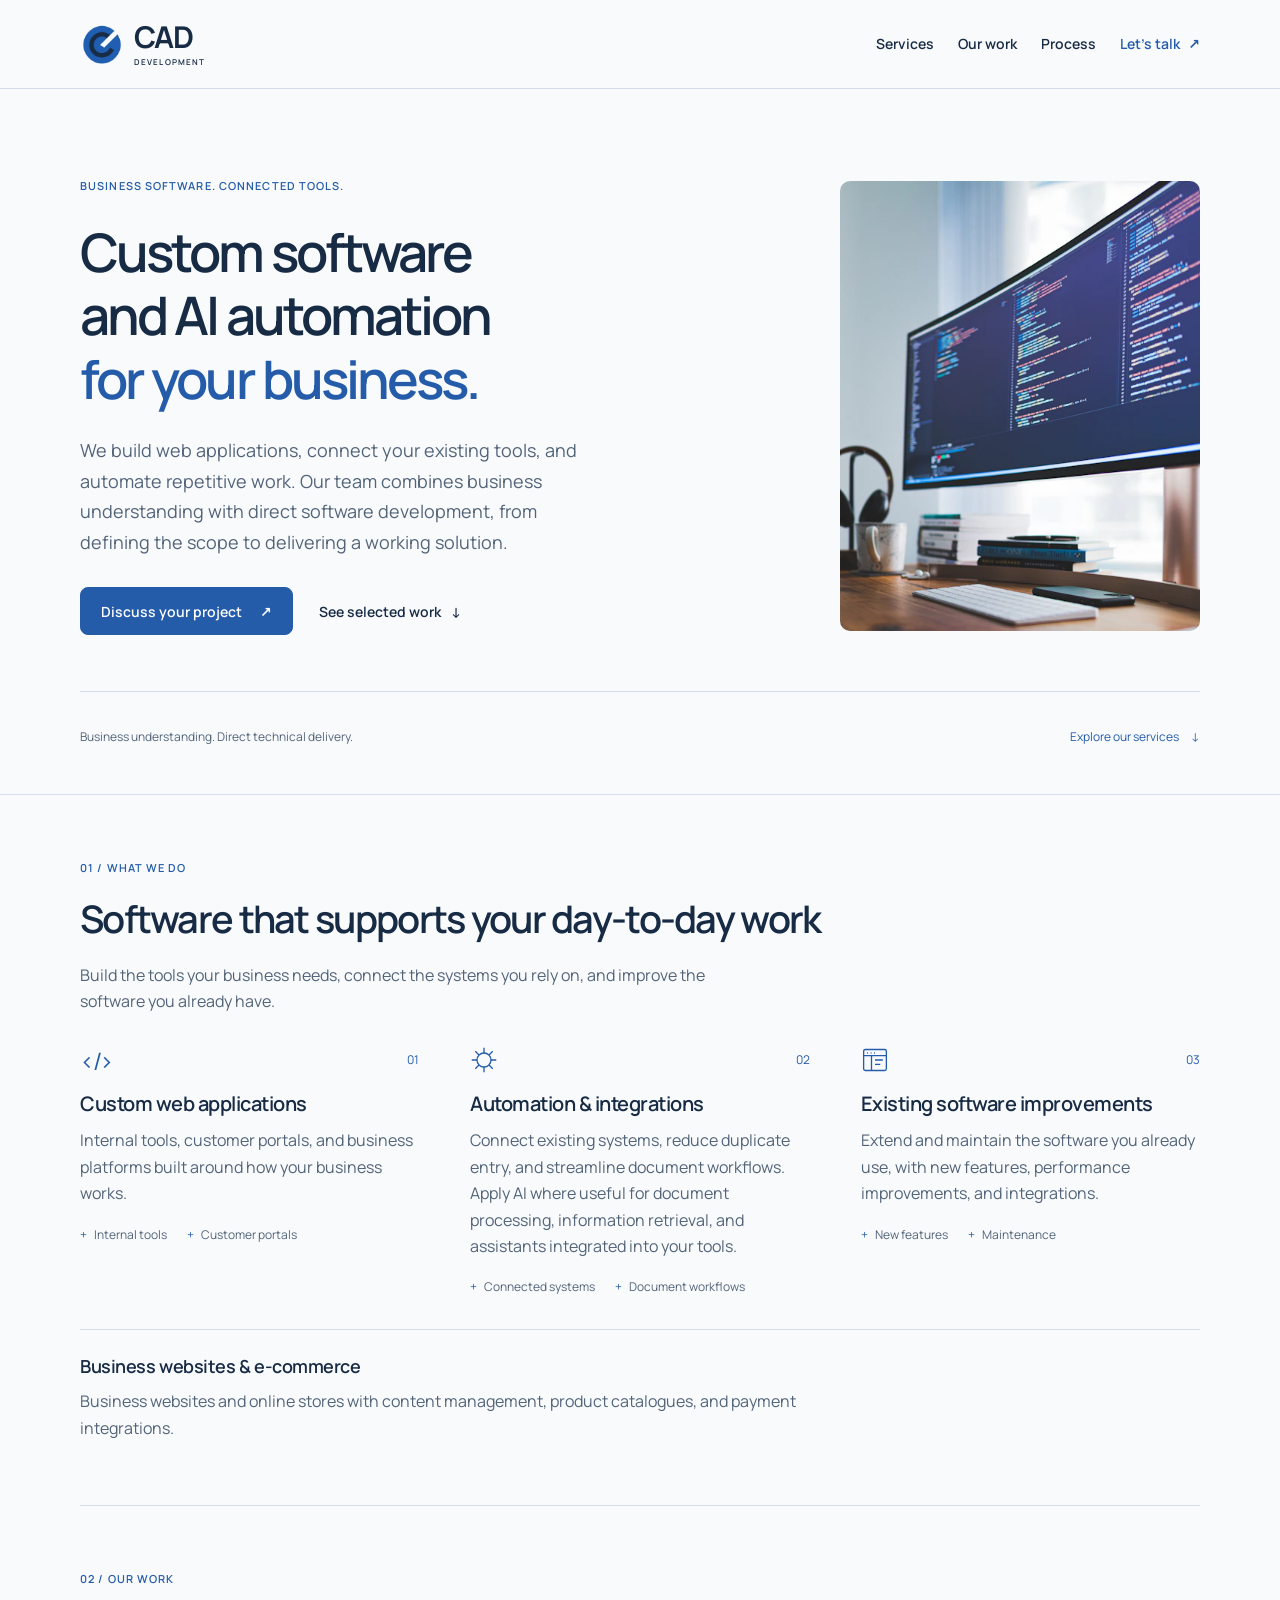
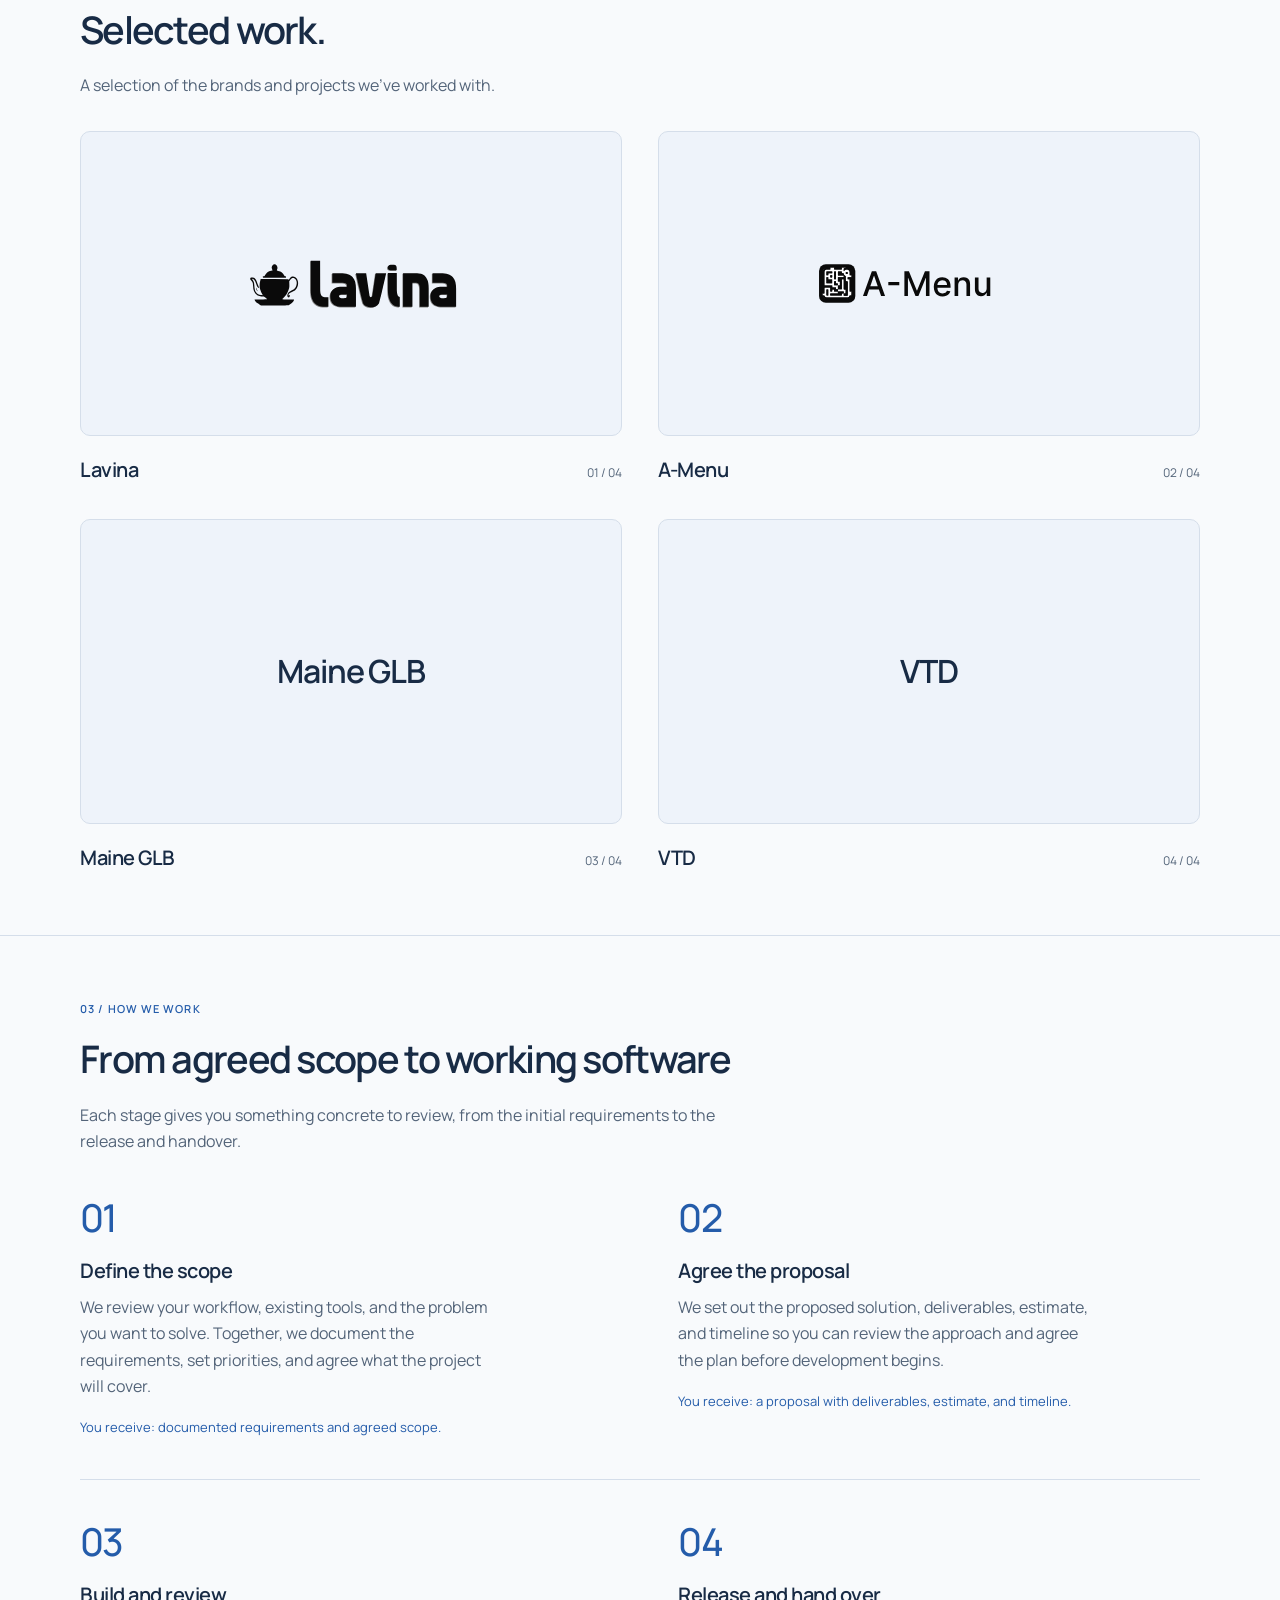
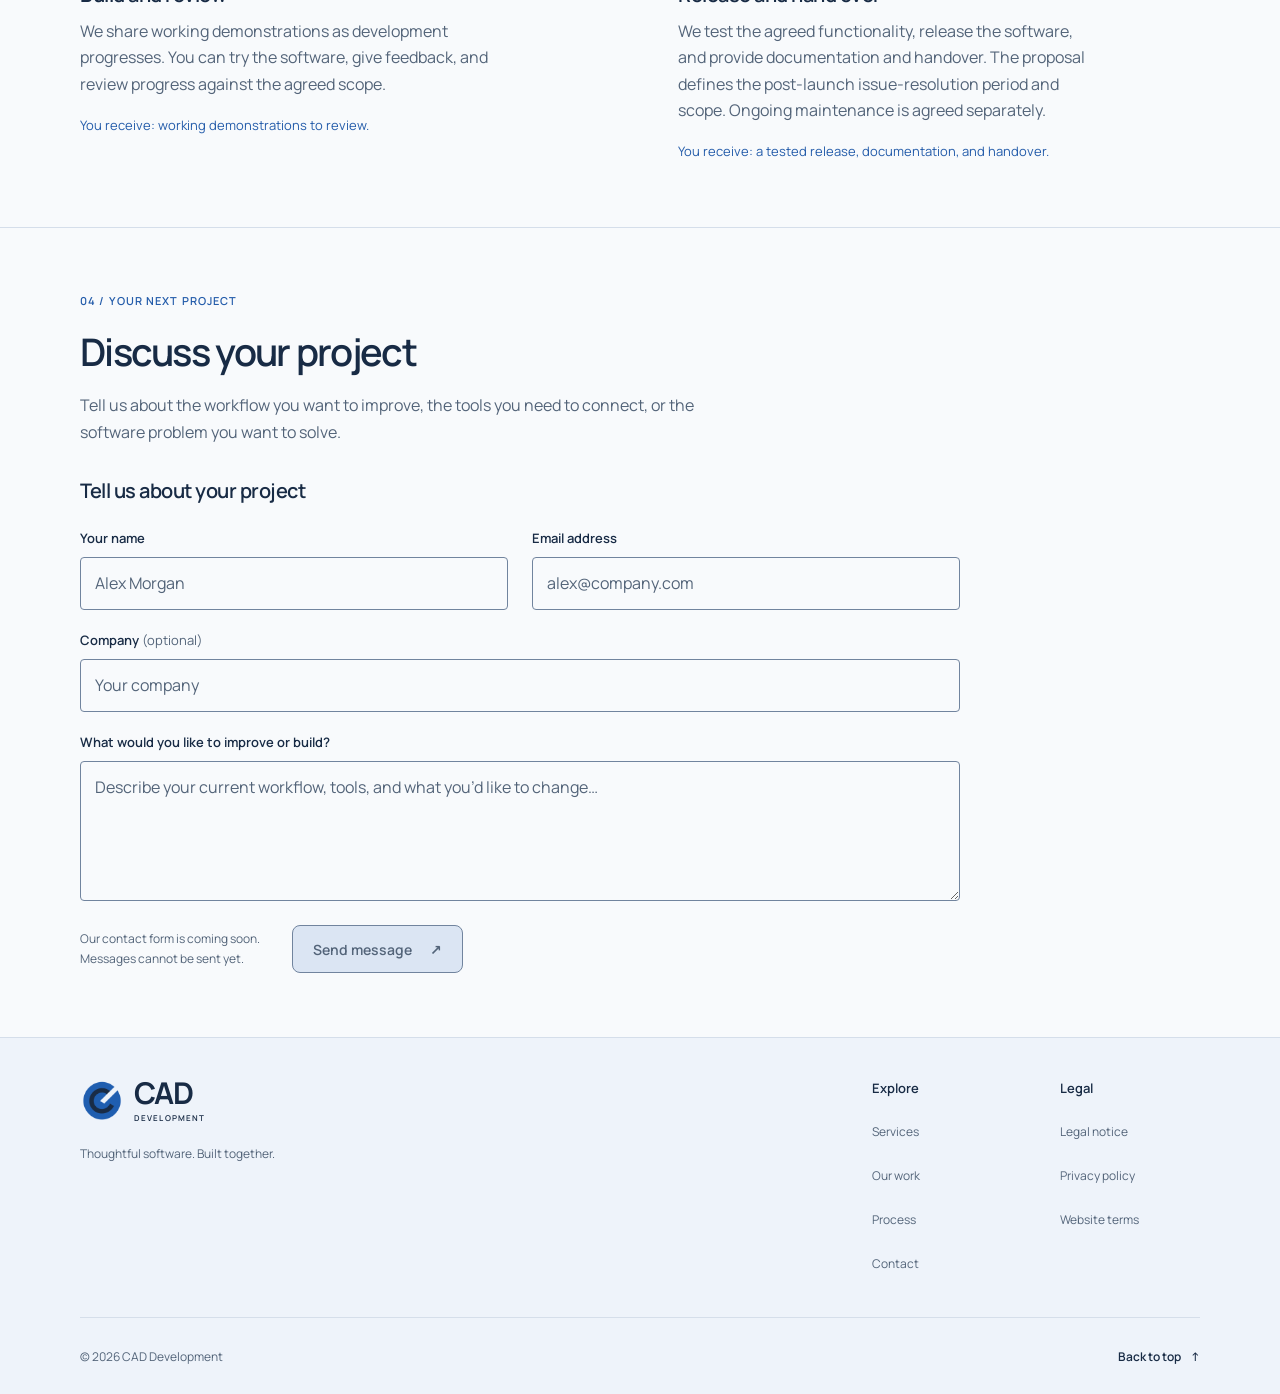
==== cad-website/index.html @ 0f5c04a7 "Create landing page" ====
<!doctype html>
<html lang="en">
  <head>
    <meta charset="utf-8">
    <meta name="viewport" content="width=device-width, initial-scale=1">
    <meta name="theme-color" content="#182B45">
    <title>CAD Development — Custom software and AI automation</title>
    <meta name="description" content="CAD Development builds custom business software, connects existing tools, and automates repetitive work with integrations and practical AI.">
    <meta property="og:title" content="CAD Development — Custom software and AI automation">
    <meta property="og:description" content="CAD Development builds custom business software, connects existing tools, and automates repetitive work with integrations and practical AI.">
    <meta property="og:type" content="website">
    <link rel="icon" type="image/x-icon" href="favicon.ico">
    <link rel="icon" type="image/png" sizes="32x32" href="assets/images/favicon-32.png">
    <link rel="apple-touch-icon" sizes="180x180" href="assets/images/apple-touch-icon.png">
    <link rel="stylesheet" href="assets/css/blue.css">
    <script src="assets/js/blue.js" defer></script>
  </head>
  <body>
    <a class="skip-link" href="#main">Skip to content</a>
    <header class="site-header">
      <div class="container header-inner">
        <a class="brand" href="#home" aria-label="CAD Development home">
          <img class="brand-symbol" src="assets/images/cad-symbol.png" alt="" width="44" height="44"><span class="brand-wordmark" aria-hidden="true">CAD<span>DEVELOPMENT</span></span>
        </a>
        <button class="menu-toggle" type="button" aria-expanded="false" aria-controls="site-nav" hidden><span>Menu</span><span class="menu-lines" aria-hidden="true"></span></button>
        <nav id="site-nav" class="site-nav" aria-label="Main navigation">
          <a href="#services">Services</a><a href="#work">Our work</a><a href="#process">Process</a>
          <a class="nav-contact" href="#contact">Let’s talk <span aria-hidden="true">↗</span></a>
        </nav>
      </div>
    </header>

    <main id="main" tabindex="-1">
      <section class="hero container" id="home" aria-labelledby="hero-title">
        <div class="hero-copy">
          <p class="eyebrow">Business software. Connected tools.</p>
          <h1 id="hero-title">Custom software and AI automation <span>for your business.</span></h1>
          <p class="hero-description">We build web applications, connect your existing tools, and automate repetitive work. Our team combines business understanding with direct software development, from defining the scope to delivering a working solution.</p>
          <div class="hero-actions"><a class="button button-dark" href="#contact">Discuss your project <span aria-hidden="true">↗</span></a><a class="text-link" href="#work">See selected work <span aria-hidden="true">↓</span></a></div>
        </div>
        <div class="hero-photo">
          <img src="assets/images/hero-workspace-800.webp"
            srcset="assets/images/hero-workspace-480.webp 480w, assets/images/hero-workspace-800.webp 800w, assets/images/hero-workspace-1200.webp 1200w"
            sizes="(max-width: 399px) calc(100vw - 40px), (max-width: 767px) 360px, (max-width: 1034px) 34.8vw, 360px"
            alt="A bright software development workspace with code on a monitor above a wooden desk."
            width="800" height="1000" loading="eager" fetchpriority="high">
        </div>
        <div class="hero-foot"><span>Business understanding. Direct technical delivery.</span><a href="#services">Explore our services <span aria-hidden="true">↓</span></a></div>
      </section>

      <section class="services section-pad" id="services" aria-labelledby="services-title">
        <div class="container">
          <div class="section-heading"><p class="eyebrow section-index">01 / What we do</p><div><h2 id="services-title">Software that supports your day-to-day work</h2><p class="section-intro">Build the tools your business needs, connect the systems you rely on, and improve the software you already have.</p></div></div>
          <div class="service-grid">
            <article class="service-card"><div class="service-top"><span class="service-icon" aria-hidden="true">&lt;/&gt;</span><span class="small-index">01</span></div><h3>Custom web applications</h3><p>Internal tools, customer portals, and business platforms built around how your business works.</p><ul class="service-tags" aria-label="Custom web application capabilities"><li>Internal tools</li><li>Customer portals</li></ul></article>
            <article class="service-card"><div class="service-top"><svg class="service-icon" viewBox="0 0 32 32" fill="none" aria-hidden="true"><path d="M16 2v28M2 16h28M6 6l20 20M6 26 26 6" stroke="currentColor" stroke-width="1.5"/><circle cx="16" cy="16" r="8" fill="#F8FAFC" stroke="currentColor" stroke-width="1.5"/></svg><span class="small-index">02</span></div><h3>Automation &amp; integrations</h3><p>Connect existing systems, reduce duplicate entry, and streamline document workflows. Apply AI where useful for document processing, information retrieval, and assistants integrated into your tools.</p><ul class="service-tags" aria-label="Automation and integration capabilities"><li>Connected systems</li><li>Document workflows</li></ul></article>
            <article class="service-card"><div class="service-top"><svg class="service-icon" viewBox="0 0 32 32" fill="none" aria-hidden="true"><rect x="3" y="4" width="26" height="24" rx="2" stroke="currentColor" stroke-width="1.5"/><path d="M3 11h26M12 11v17M7 8h1m3 0h1m3 0h1m0 8h9m-9 5h6" stroke="currentColor" stroke-width="1.5"/></svg><span class="small-index">03</span></div><h3>Existing software improvements</h3><p>Extend and maintain the software you already use, with new features, performance improvements, and integrations.</p><ul class="service-tags" aria-label="Existing software improvement capabilities"><li>New features</li><li>Maintenance</li></ul></article>
          </div>
          <article class="service-card service-secondary"><h3>Business websites &amp; e-commerce</h3><p>Business websites and online stores with content management, product catalogues, and payment integrations.</p></article>
        </div>
      </section>

      <section class="work section-pad container" id="work" aria-labelledby="work-title">
        <div class="section-heading"><p class="eyebrow section-index">02 / Our work</p><div><h2 id="work-title">Selected work.</h2><p class="section-intro">A selection of the brands and projects we’ve worked with.</p></div></div>
        <div class="project-grid">
          <!-- PROJECT: lavina -->
          <article class="project-card" id="project-lavina"><div class="project-logo"><img src="assets/images/clients/lavina.svg" alt="Lavina" loading="lazy" width="200" height="64"></div><div class="project-caption"><h3>Lavina</h3><span aria-hidden="true">01 / 04</span></div></article>
          <!-- PROJECT: a-menu -->
          <article class="project-card" id="project-a-menu"><div class="project-logo"><img src="assets/images/clients/a-menu.svg" alt="A-Menu" loading="lazy" width="200" height="64"></div><div class="project-caption"><h3>A-Menu</h3><span aria-hidden="true">02 / 04</span></div></article>
          <!-- PROJECT: maine-glb — text treatment until a brand logo is supplied. -->
          <article class="project-card" id="project-maine-glb"><div class="project-logo" aria-hidden="true"><span class="project-name">Maine GLB</span></div><div class="project-caption"><h3>Maine GLB</h3><span aria-hidden="true">03 / 04</span></div></article>
          <!-- PROJECT: vtd — text treatment until a brand logo is supplied. -->
          <article class="project-card" id="project-vtd"><div class="project-logo" aria-hidden="true"><span class="project-name">VTD</span></div><div class="project-caption"><h3>VTD</h3><span aria-hidden="true">04 / 04</span></div></article>
        </div>
      </section>

      <section class="process section-pad" id="process" aria-labelledby="process-title">
        <div class="container">
          <div class="section-heading"><p class="eyebrow section-index">03 / How we work</p><div><h2 id="process-title">From agreed scope to working software</h2><p class="section-intro">Each stage gives you something concrete to review, from the initial requirements to the release and handover.</p></div></div>
          <ol class="process-list">
            <li><span class="process-number" aria-hidden="true">01</span><h3>Define the scope</h3><div><p>We review your workflow, existing tools, and the problem you want to solve. Together, we document the requirements, set priorities, and agree what the project will cover.</p><span class="process-note">You receive: documented requirements and agreed scope.</span></div></li>
            <li><span class="process-number" aria-hidden="true">02</span><h3>Agree the proposal</h3><div><p>We set out the proposed solution, deliverables, estimate, and timeline so you can review the approach and agree the plan before development begins.</p><span class="process-note">You receive: a proposal with deliverables, estimate, and timeline.</span></div></li>
            <li><span class="process-number" aria-hidden="true">03</span><h3>Build and review</h3><div><p>We share working demonstrations as development progresses. You can try the software, give feedback, and review progress against the agreed scope.</p><span class="process-note">You receive: working demonstrations to review.</span></div></li>
            <li><span class="process-number" aria-hidden="true">04</span><h3>Release and hand over</h3><div><p>We test the agreed functionality, release the software, and provide documentation and handover. The proposal defines the post-launch issue-resolution period and scope. Ongoing maintenance is agreed separately.</p><span class="process-note">You receive: a tested release, documentation, and handover.</span></div></li>
          </ol>
        </div>
      </section>

      <section class="contact section-pad" id="contact" aria-labelledby="contact-title">
        <div class="container contact-grid">
          <div class="contact-copy"><p class="eyebrow">04 / Your next project</p><h2 id="contact-title">Discuss your project</h2><p>Tell us about the workflow you want to improve, the tools you need to connect, or the software problem you want to solve.</p></div>
          <form class="contact-form" aria-labelledby="form-title" aria-describedby="form-note" onsubmit="return false">
            <h3 id="form-title">Tell us about your project</h3>
            <div class="form-row"><div class="field"><label for="contact-name">Your name</label><input id="contact-name" name="name" autocomplete="name" placeholder="Alex Morgan" type="text"></div><div class="field"><label for="contact-email">Email address</label><input id="contact-email" name="email" autocomplete="email" placeholder="alex@company.com" type="email"></div></div>
            <div class="field"><label for="contact-company">Company <span>(optional)</span></label><input id="contact-company" name="company" autocomplete="organization" placeholder="Your company" type="text"></div>
            <div class="field"><label for="contact-message">What would you like to improve or build?</label><textarea id="contact-message" name="message" rows="4" placeholder="Describe your current workflow, tools, and what you’d like to change…"></textarea></div>
            <div class="form-bottom"><p id="form-note">Our contact form is coming soon.<br>Messages cannot be sent yet.</p><button class="button" type="submit" disabled>Send message <span aria-hidden="true">↗</span></button></div>
          </form>
        </div>
      </section>
    </main>

    <footer class="site-footer">
      <div class="container">
        <div class="footer-top">
          <div class="footer-brand">
            <a class="brand" href="#home" aria-label="CAD Development home"><img class="brand-symbol" src="assets/images/cad-symbol.png" alt="" width="44" height="44"><span class="brand-wordmark" aria-hidden="true">CAD<span>DEVELOPMENT</span></span></a>
            <p>Thoughtful software. Built together.</p>
          </div>
          <div class="footer-links">
            <nav aria-label="Footer navigation">
              <p class="footer-heading">Explore</p>
              <ul>
                <li><a href="#services">Services</a></li>
                <li><a href="#work">Our work</a></li>
                <li><a href="#process">Process</a></li>
                <li><a href="#contact">Contact</a></li>
              </ul>
            </nav>
            <nav aria-label="Legal navigation">
              <p class="footer-heading">Legal</p>
              <ul>
                <li><a href="legal.html">Legal notice</a></li>
                <li><a href="privacy.html">Privacy policy</a></li>
                <li><a href="terms.html">Website terms</a></li>
              </ul>
            </nav>
          </div>
        </div>
        <div class="footer-bottom">
          <p>© <span id="copyright-year">2026</span> CAD Development</p>
          <a class="text-link" href="#home">Back to top <span aria-hidden="true">↑</span></a>
        </div>
      </div>
    </footer>
  </body>
</html>
---- cad-website/assets/css/blue.css ----
@font-face {
  font-family: "Manrope";
  font-style: normal;
  font-weight: 400 700;
  font-display: swap;
  src: url("../fonts/manrope-latin-ext-variable.woff2") format("woff2");
  unicode-range: U+0100-02BA, U+02BD-02C5, U+02C7-02CC, U+02CE-02D7, U+02DD-02FF, U+0304, U+0308, U+0329, U+1D00-1DBF, U+1E00-1E9F, U+1EF2-1EFF, U+2020, U+20A0-20AB, U+20AD-20C0, U+2113, U+2C60-2C7F, U+A720-A7FF;
}
@font-face {
  font-family: "Manrope";
  font-style: normal;
  font-weight: 400 700;
  font-display: swap;
  src: url("../fonts/manrope-latin-variable.woff2") format("woff2");
  unicode-range: U+0000-00FF, U+0131, U+0152-0153, U+02BB-02BC, U+02C6, U+02DA, U+02DC, U+0304, U+0308, U+0329, U+2000-206F, U+20AC, U+2122, U+2191, U+2193, U+2212, U+2215, U+FEFF, U+FFFD;
}

:root {
  color-scheme: light;
  --page: #f8fafc; --text: #182b45; --secondary: #536479;
  --surface: #eef3fa; --divider: #d5deea; --boundary: #71849e;
  --accent: #245caa; --accent-hover: #1c4885; --button-text: #fff;
  --gutter: clamp(20px, 4vw, 48px);
}
* { box-sizing: border-box; }
html { background: var(--page); scroll-behavior: smooth; scroll-padding-top: 24px; }
body { margin: 0; background: var(--page); color: var(--text); font-family: "Manrope", system-ui, -apple-system, BlinkMacSystemFont, "Segoe UI", sans-serif; font-size: 16px; line-height: 1.65; -webkit-font-smoothing: antialiased; }
button, input, textarea { font: inherit; }
button, a { -webkit-tap-highlight-color: transparent; }
a { color: var(--accent); text-decoration: none; text-underline-offset: 4px; }
a:hover { text-decoration: underline; }
::selection { background: #d4e4fb; color: var(--text); }
:focus-visible { outline: 2px solid var(--accent); outline-offset: 5px; }
[hidden] { display: none !important; }
img, svg { display: block; max-width: 100%; }
p, h1, h2, h3 { margin: 0; }
h1, h2, h3 { font-weight: 600; line-height: 1.2; text-wrap: balance; }
h1 { font-size: clamp(36px, 4.15vw, 58px); letter-spacing: -.055em; overflow-wrap: anywhere; }
h2 { font-size: clamp(28px, 3vw, 38px); letter-spacing: -.045em; }
h3 { font-size: 20px; letter-spacing: -.025em; line-height: 1.35; }
p { color: var(--secondary); }
ul, ol { padding: 0; margin: 0; list-style: none; }
.container { width: min(100% - var(--gutter) * 2, 1120px); margin-inline: auto; }
.section-pad { padding-block: clamp(48px, 5vw, 64px); border-top: 1px solid var(--divider); }
.eyebrow { font-size: 11px; line-height: 1.7; font-weight: 600; letter-spacing: .1em; text-transform: uppercase; color: var(--accent); }
.section-heading { margin-bottom: 32px; }
.section-index { margin-bottom: 18px; }
.section-intro { max-width: 66ch; margin-top: 20px; }
.skip-link { position: fixed; top: 12px; left: 12px; z-index: 10; padding: 12px 20px; background: var(--accent); color: var(--button-text); border-radius: 8px; transform: translateY(-160%); }
.skip-link:focus { transform: translateY(0); }
.site-header { border-bottom: 1px solid var(--divider); }
.header-inner { min-height: 88px; display: flex; align-items: center; justify-content: space-between; gap: 24px; }
.brand { display: inline-flex; align-items: center; gap: 10px; min-height: 44px; color: var(--text); text-decoration: none; flex-shrink: 0; }
.brand:hover { text-decoration: none; }
.brand-symbol { width: 44px; height: 44px; flex-shrink: 0; }
.brand-wordmark { font-size: 30px; line-height: 1; font-weight: 700; letter-spacing: -.035em; }
.brand-wordmark > span { display: block; margin-top: 6px; font-size: 8px; font-weight: 600; letter-spacing: .14em; }
.site-nav { display: flex; align-items: center; gap: 24px; }
.site-nav a { display: inline-flex; align-items: center; gap: 8px; min-height: 44px; color: var(--text); font-size: 14px; font-weight: 600; }
.site-nav .nav-contact { color: var(--accent); }
.menu-toggle { display: none; align-items: center; justify-content: center; gap: 14px; min-height: 44px; padding: 8px 12px; border: 1px solid var(--boundary); border-radius: 8px; color: var(--text); background: transparent; cursor: pointer; font-size: 14px; font-weight: 600; }
.menu-toggle:hover { background: var(--surface); border-color: var(--accent); }
.menu-lines { position: relative; width: 16px; height: 12px; border-block: 1px solid currentColor; }
.menu-toggle[aria-expanded="true"] .menu-lines { border: 0; }
.menu-toggle[aria-expanded="true"] .menu-lines::before, .menu-toggle[aria-expanded="true"] .menu-lines::after { content: ""; position: absolute; top: 5px; left: 0; width: 16px; border-top: 1px solid; transform: rotate(45deg); }
.menu-toggle[aria-expanded="true"] .menu-lines::after { transform: rotate(-45deg); }
.hero { display: grid; grid-template-columns: minmax(0, 1.5fr) minmax(0, 1fr); column-gap: clamp(36px, 5vw, 76px); align-items: center; padding-top: clamp(48px, 7vw, 88px); }
.hero .eyebrow { margin-bottom: 24px; max-width: 48ch; }
h1 > span { color: var(--accent); }
.hero-description { margin-top: 24px; font-size: 18px; line-height: 1.7; max-width: 47ch; }
.hero-actions { display: flex; flex-wrap: wrap; align-items: center; gap: 12px 26px; margin-top: 30px; }
.button { display: inline-flex; align-items: center; justify-content: center; gap: 18px; min-height: 48px; padding: 12px 20px; border: 1px solid var(--accent); border-radius: 8px; background: var(--accent); color: var(--button-text); font-size: 14px; line-height: 1.5; font-weight: 600; text-decoration: none; cursor: pointer; }
.button:hover { text-decoration: none; }
.button:hover:not(:disabled) { background: var(--accent-hover); border-color: var(--accent-hover); }
.button:disabled { cursor: not-allowed; background: #dbe5f3; color: var(--secondary); border-color: var(--boundary); }
.text-link { display: inline-flex; align-items: center; gap: 10px; min-height: 44px; font-size: 14px; font-weight: 600; color: var(--text); }
.hero-photo { width: 100%; max-width: 360px; justify-self: end; overflow: hidden; border-radius: 10px; background: var(--surface); }
.hero-photo img { width: 100%; height: auto; aspect-ratio: 4 / 5; object-fit: cover; }
.hero-foot { grid-column: 1 / -1; display: flex; flex-wrap: wrap; justify-content: space-between; align-items: center; gap: 8px 24px; border-top: 1px solid var(--divider); margin-top: 56px; padding-block: 22px 36px; font-size: 12px; line-height: 1.8; color: var(--secondary); }
.hero-foot a { display: inline-flex; align-items: center; gap: 12px; min-height: 44px; }
/* One underline spans the label, flex gap, and icon without breaking. */
.text-link, .hero-foot a, .site-nav .nav-contact { position: relative; width: fit-content; }
.text-link:hover, .hero-foot a:hover, .site-nav .nav-contact:hover { text-decoration: none; }
.text-link::after, .hero-foot a::after, .site-nav .nav-contact::after { content: ""; position: absolute; inset-inline: 0; top: calc(50% + .5em + 4px); height: 1px; background: currentColor; opacity: 0; pointer-events: none; }
.text-link:hover::after, .hero-foot a:hover::after, .site-nav .nav-contact:hover::after { opacity: 1; }
.service-grid { display: grid; grid-template-columns: repeat(3, minmax(0, 1fr)); gap: 40px clamp(24px, 4vw, 56px); }
.service-card { min-width: 0; }
.service-top { display: flex; align-items: center; justify-content: space-between; margin-bottom: 16px; }
.service-icon { width: 28px; height: 28px; display: flex; align-items: center; color: var(--accent); font-size: 24px; font-weight: 400; letter-spacing: -.1em; }
.small-index { font-size: 12px; color: var(--accent); }
.service-card h3 { margin-bottom: 10px; }
.service-card p { max-width: 55ch; }
.service-tags { display: flex; flex-wrap: wrap; gap: 8px 20px; margin-top: 18px; font-size: 12px; color: var(--secondary); }
.service-tags li::before { content: "+"; padding-right: 7px; color: var(--accent); }
.service-secondary { margin-top: 32px; padding-top: 24px; border-top: 1px solid var(--divider); }
.service-secondary h3 { font-size: 18px; }
.service-secondary p { max-width: 75ch; }
.project-grid { display: grid; grid-template-columns: repeat(2, minmax(0, 1fr)); gap: 36px; }
.project-card { min-width: 0; }
.project-logo { display: flex; align-items: center; justify-content: center; aspect-ratio: 16 / 9; padding: 28px; border: 1px solid var(--divider); border-radius: 10px; background: var(--surface); }
.project-logo img { width: 70%; max-width: 220px; height: 64px; object-fit: contain; }
.project-name { color: var(--text); font-size: clamp(24px, 4vw, 32px); font-weight: 600; letter-spacing: -.035em; line-height: 1.2; text-align: center; }
.project-caption { display: flex; align-items: baseline; justify-content: space-between; gap: 14px; margin-top: 20px; }
.project-caption > span { font-size: 12px; color: var(--secondary); white-space: nowrap; }
.process-list { --process-gap: clamp(32px, 6vw, 96px); display: grid; grid-template-columns: repeat(2, minmax(0, 1fr)); gap: 40px var(--process-gap); margin-top: 40px; }
.process-list li { position: relative; min-width: 0; }
.process-list li:nth-child(n + 3) { padding-top: 40px; }
.process-list li:nth-child(3)::before { content: ""; position: absolute; top: 0; left: 0; width: calc(200% + var(--process-gap)); height: 1px; background: var(--divider); }
.process-number { display: block; margin-bottom: 16px; color: var(--accent); font-size: clamp(32px, 3vw, 40px); line-height: 1.2; font-weight: 500; letter-spacing: -.04em; }
.process-list h3 { margin-bottom: 10px; }
.process-list p { max-width: 420px; }
.process-note { display: block; margin-top: 18px; color: var(--accent); font-size: 13px; }
.contact-copy .eyebrow { margin-bottom: 18px; }
.contact-copy h2 { margin-bottom: 18px; }
.contact-copy > p:not(.eyebrow) { max-width: 66ch; }
.contact-form { max-width: 880px; margin-top: 32px; }
.contact-form h3 { margin-bottom: 24px; }
.form-row { display: grid; grid-template-columns: repeat(2, minmax(0, 1fr)); gap: 24px; }
.field { display: flex; flex-direction: column; gap: 8px; margin-bottom: 20px; }
.field label { color: var(--text); font-size: 13px; font-weight: 600; }
.field label span { color: var(--secondary); font-weight: 400; }
.field input, .field textarea { width: 100%; min-height: 48px; padding: 12px 14px; border: 1px solid var(--boundary); border-radius: 4px; background: transparent; color: var(--text); font-size: 16px; opacity: 1; }
.field input::placeholder, .field textarea::placeholder { color: var(--secondary); opacity: 1; }
.field textarea { resize: vertical; min-height: 140px; }
.form-bottom { display: flex; align-items: center; flex-wrap: wrap; gap: 20px 32px; margin-top: 24px; }
.form-bottom p { font-size: 12px; }
.site-footer { background: var(--surface); border-top: 1px solid var(--divider); }
.footer-top { display: grid; grid-template-columns: minmax(0, 1fr) auto; gap: 32px 48px; padding-block: 40px 32px; font-size: 12px; }
.footer-brand > p { margin-top: 16px; }
.footer-links { display: grid; grid-template-columns: repeat(2, minmax(140px, 1fr)); gap: 48px; }
.footer-heading { margin-bottom: 10px; color: var(--text); font-weight: 600; font-size: 13px; }
.footer-links a { display: inline-flex; align-items: center; min-height: 44px; color: var(--secondary); }
.footer-links a[aria-current="page"] { color: var(--accent); text-decoration: underline; }
.footer-bottom { display: flex; align-items: center; justify-content: space-between; flex-wrap: wrap; gap: 12px 24px; border-top: 1px solid var(--divider); padding-block: 16px; font-size: 12px; }
.footer-bottom .text-link { font-size: 12px; }
.legal-page { max-width: 800px; padding-block: clamp(40px, 6vw, 80px); }
.legal-intro { padding-bottom: 32px; border-bottom: 1px solid var(--divider); }
.legal-intro .eyebrow { margin-bottom: 16px; }
.legal-intro > p:not(.eyebrow) { margin-top: 20px; }
.legal-intro .legal-date { font-size: 13px; }
.legal-content { overflow-wrap: anywhere; }
.legal-content section { margin-top: 36px; }
.legal-content h2 { margin-bottom: 16px; font-size: clamp(22px, 2.5vw, 28px); letter-spacing: -.025em; }
.legal-content p + p, .legal-content p + address, .legal-content ul + p { margin-top: 16px; }
.legal-content a { text-decoration: underline; text-decoration-skip-ink: none; }
.legal-content a:hover { color: var(--accent-hover); }
.legal-content address { font-style: normal; color: var(--secondary); }
.legal-content ul { padding-left: 24px; list-style: disc; color: var(--secondary); }
.legal-content li + li { margin-top: 8px; }
.company-details { margin: 0; }
.company-details > div { display: grid; grid-template-columns: 180px minmax(0, 1fr); gap: 12px 24px; padding-block: 16px; border-bottom: 1px solid var(--divider); }
.company-details dt { font-weight: 600; }
.company-details dd { margin: 0; color: var(--secondary); }
@media (min-width: 1440px) { body { font-size: 17px; } }
@media (max-width: 767px) {
  h1 { font-size: clamp(30px, 9.6vw, 36px); }
  .header-inner { display: grid; grid-template-columns: minmax(0, 1fr) auto; gap: 0 20px; min-height: 76px; padding-block: 16px; }
  .nav-enhanced .menu-toggle { display: inline-flex; }
  .site-nav { grid-column: 1 / -1; width: 100%; flex-wrap: wrap; gap: 0 24px; padding-top: 12px; }
  .site-nav a { font-size: 13px; }
  .nav-enhanced .site-nav { display: none; }
  .nav-enhanced .site-nav.is-open { display: grid; grid-template-columns: minmax(0, 1fr) minmax(0, 1fr); }
  .hero { grid-template-columns: minmax(0, 1fr); gap: 36px; }
  .hero-copy { max-width: 580px; }
  .hero .eyebrow { margin-bottom: 20px; }
  .hero-description { font-size: 17px; }
  .hero-photo { justify-self: start; }
  .hero-foot { margin-top: 0; padding-bottom: 28px; }
  .service-grid, .project-grid, .process-list { grid-template-columns: minmax(0, 1fr); gap: 32px; }
  .service-card { max-width: 55ch; }
  .service-secondary { max-width: none; }
  .project-grid { gap: 40px; }
  .project-caption { margin-top: 18px; }
  .process-list li:nth-child(3)::before { display: none; }
  .process-list li + li { padding-top: 32px; border-top: 1px solid var(--divider); }
  .form-row { grid-template-columns: minmax(0, 1fr); gap: 0; }
  .form-bottom { align-items: flex-start; flex-direction: column; }
  .footer-top { grid-template-columns: minmax(0, 1fr); }
  .footer-links { grid-template-columns: repeat(2, minmax(0, 1fr)); gap: 24px; }
  .company-details > div { grid-template-columns: minmax(0, 1fr); gap: 4px; }
}
@media (prefers-reduced-motion: reduce) { html { scroll-behavior: auto; } }
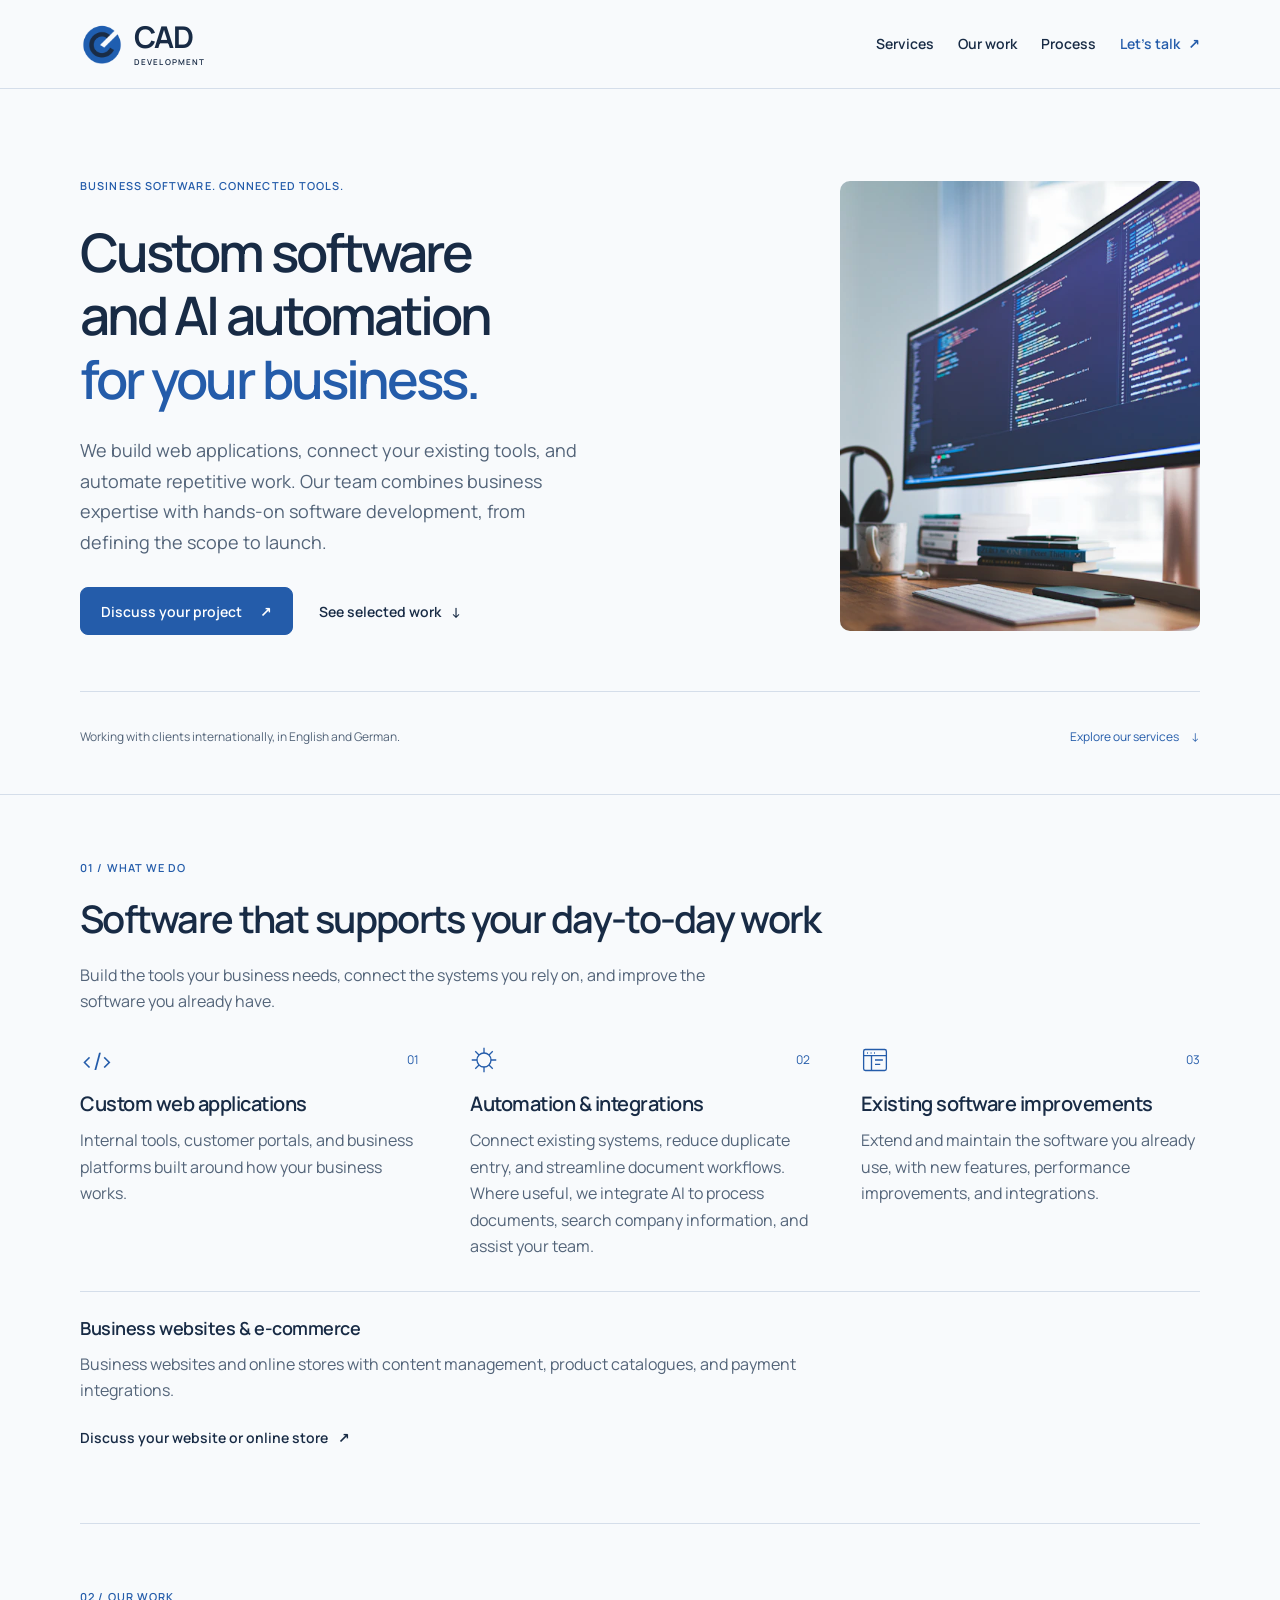
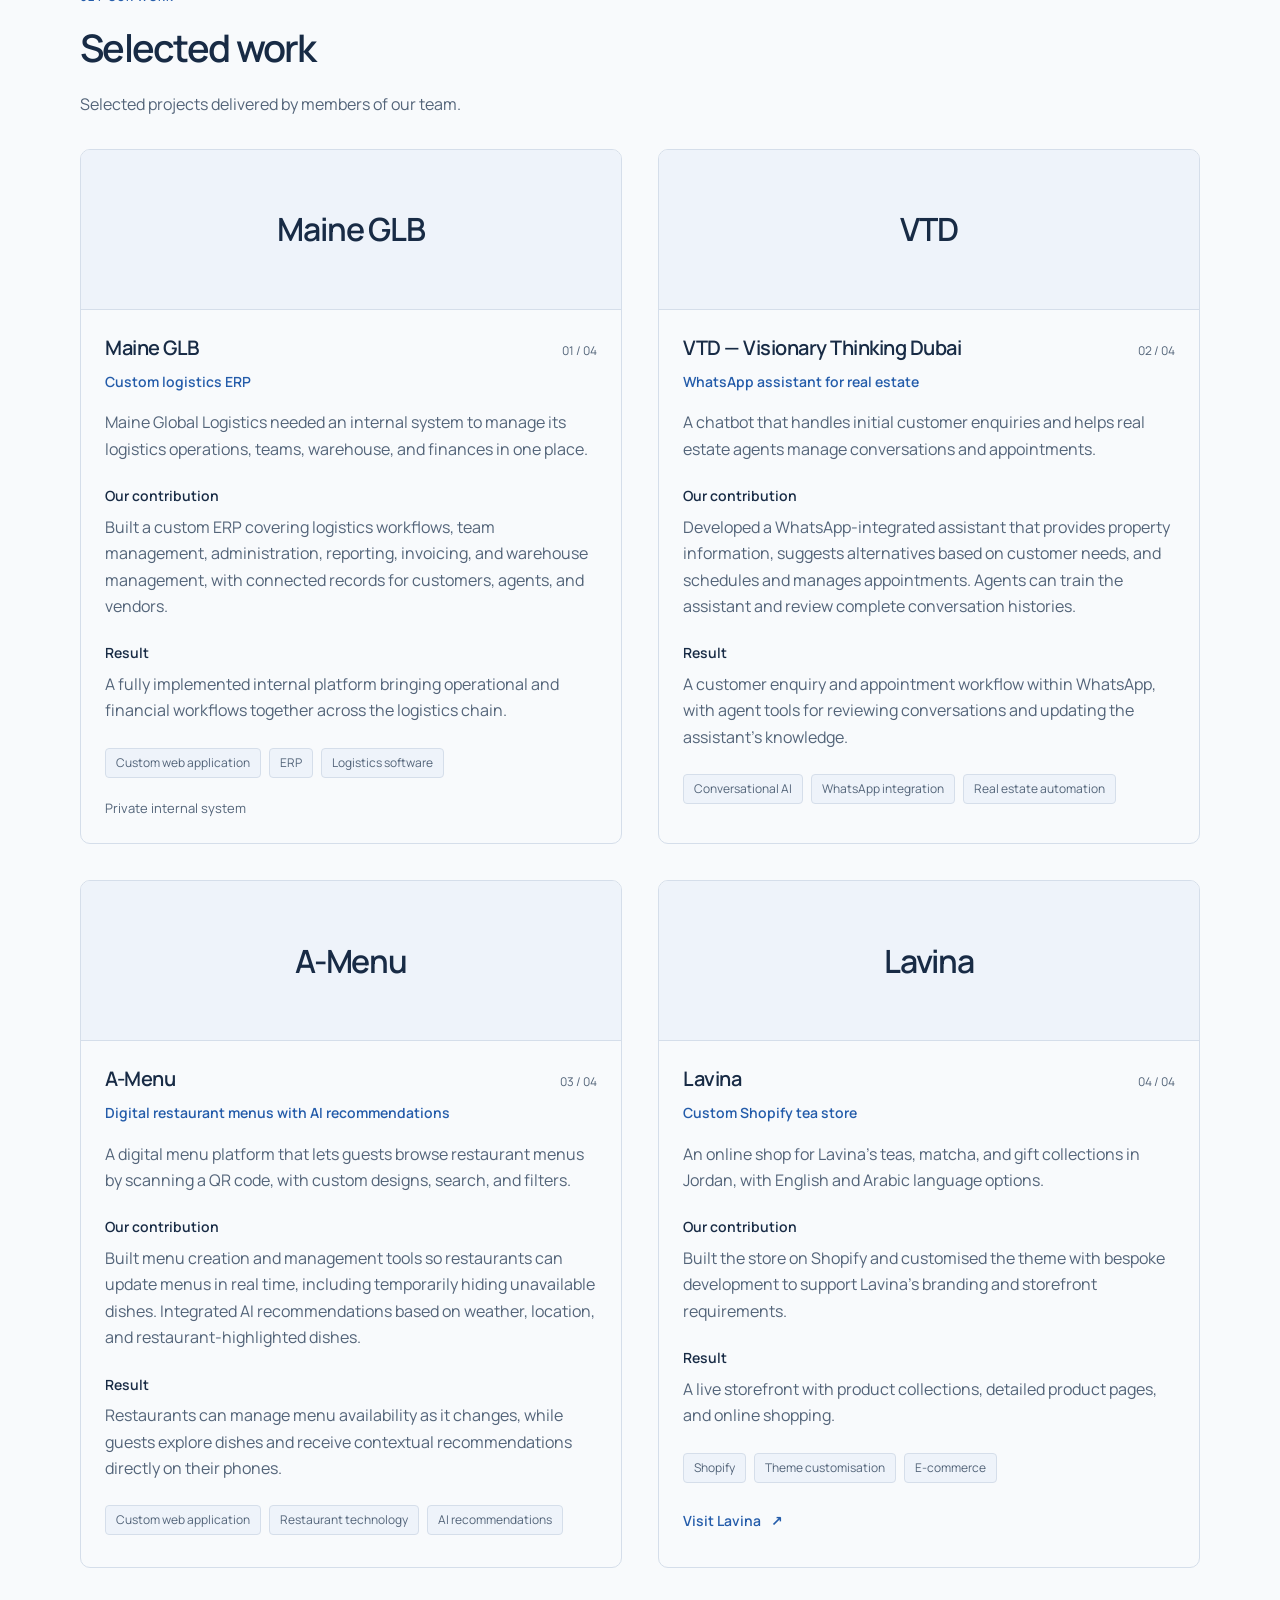
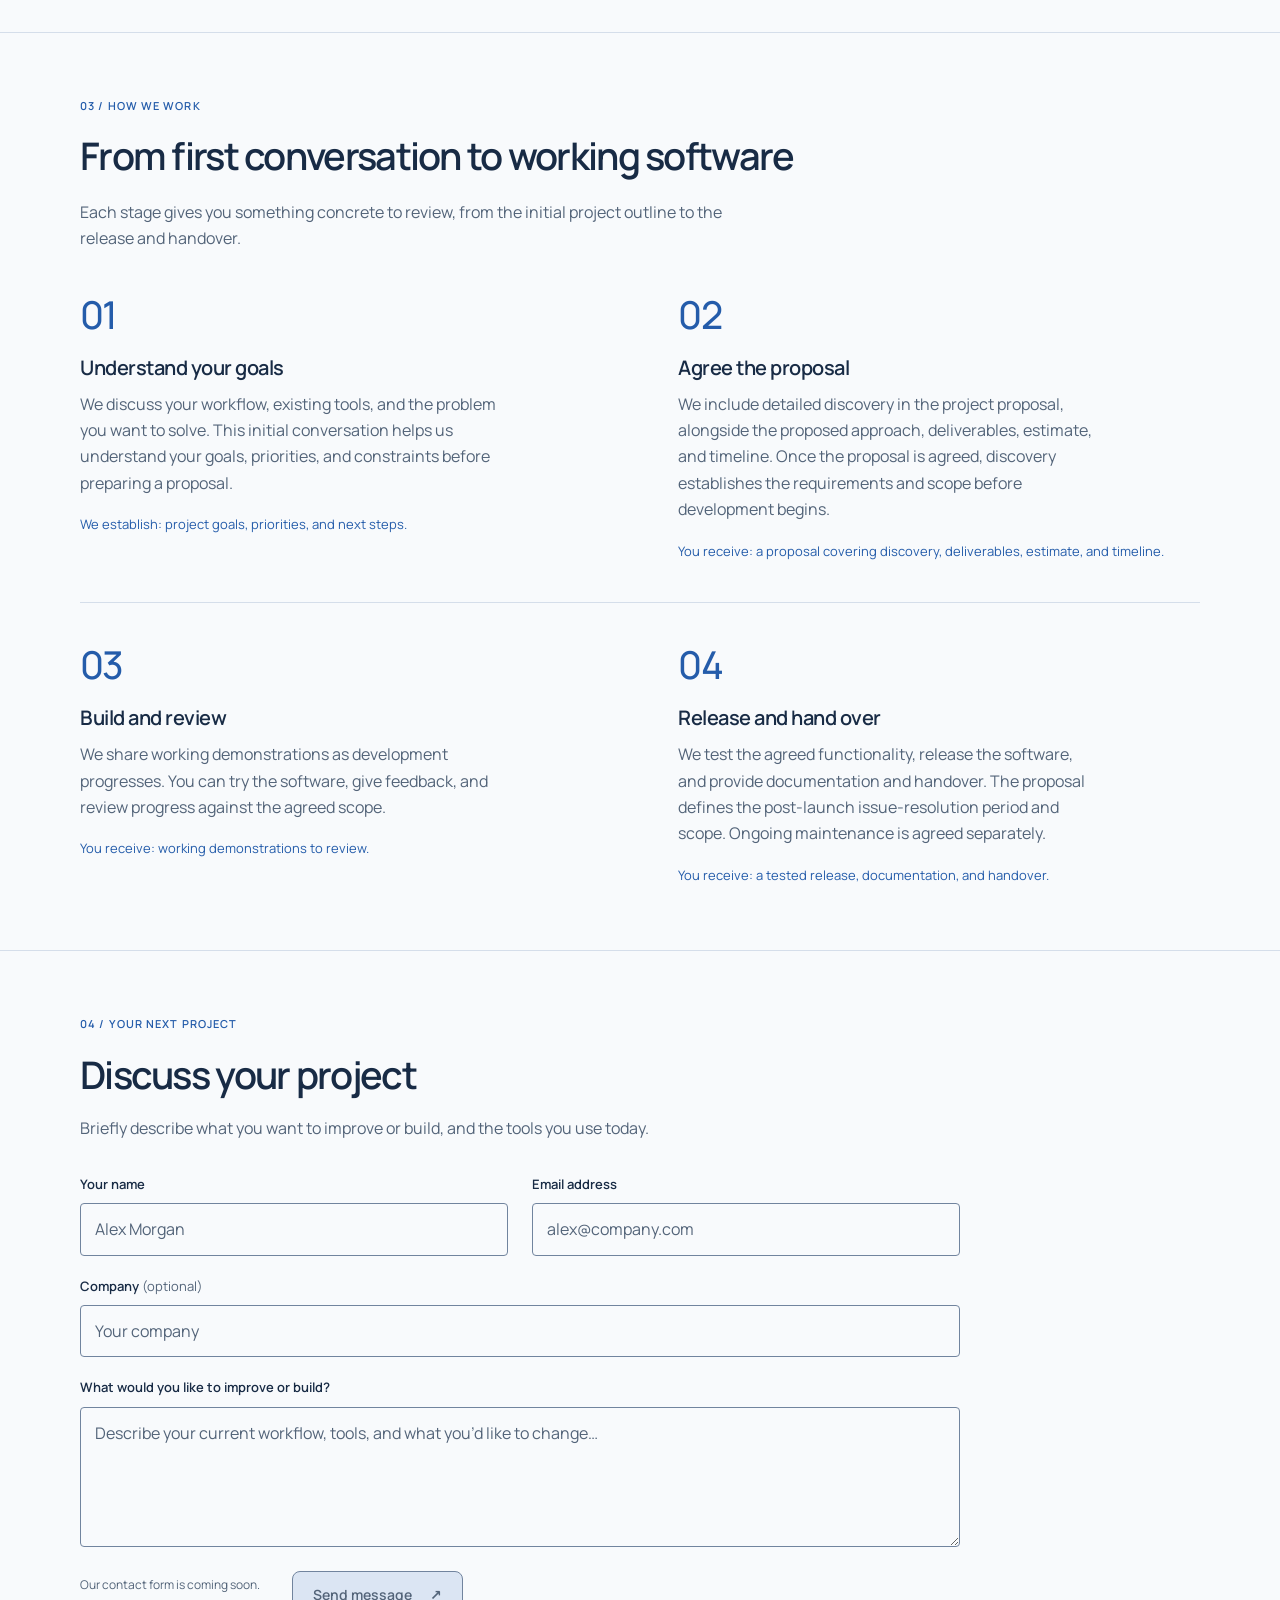
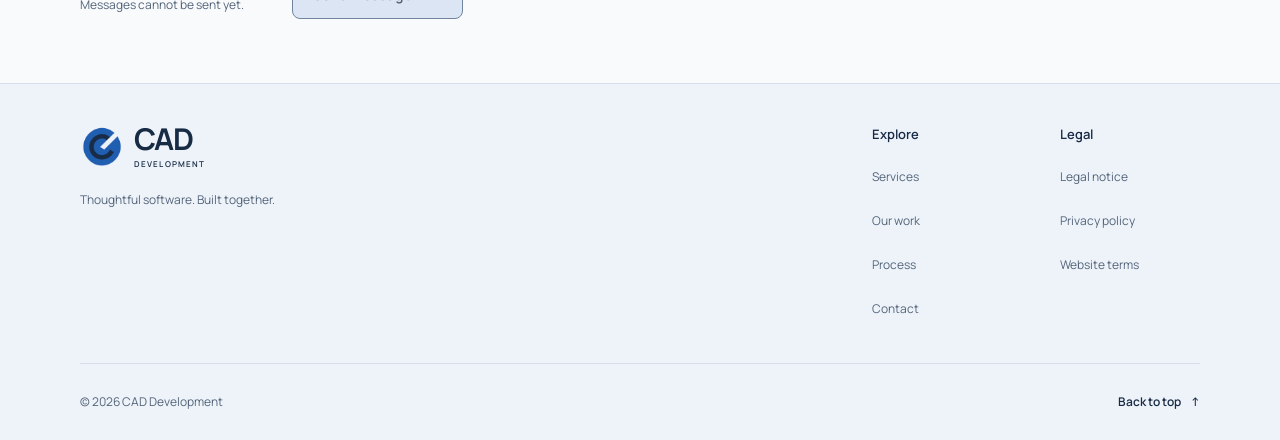
==== commit 1701625c: "Add projects" ====
--- a/cad-website/index.html
+++ b/cad-website/index.html
@@ -35,7 +35,7 @@
         <div class="hero-copy">
           <p class="eyebrow">Business software. Connected tools.</p>
           <h1 id="hero-title">Custom software and AI automation <span>for your business.</span></h1>
-          <p class="hero-description">We build web applications, connect your existing tools, and automate repetitive work. Our team combines business understanding with direct software development, from defining the scope to delivering a working solution.</p>
+          <p class="hero-description">We build web applications, connect your existing tools, and automate repetitive work. Our team combines business expertise with hands-on software development, from defining the scope to launch.</p>
           <div class="hero-actions"><a class="button button-dark" href="#contact">Discuss your project <span aria-hidden="true">↗</span></a><a class="text-link" href="#work">See selected work <span aria-hidden="true">↓</span></a></div>
         </div>
         <div class="hero-photo">
@@ -45,41 +45,99 @@
             alt="A bright software development workspace with code on a monitor above a wooden desk."
             width="800" height="1000" loading="eager" fetchpriority="high">
         </div>
-        <div class="hero-foot"><span>Business understanding. Direct technical delivery.</span><a href="#services">Explore our services <span aria-hidden="true">↓</span></a></div>
+        <div class="hero-foot"><span>Working with clients internationally, in English and German.</span><a href="#services">Explore our services <span aria-hidden="true">↓</span></a></div>
       </section>
 
       <section class="services section-pad" id="services" aria-labelledby="services-title">
         <div class="container">
           <div class="section-heading"><p class="eyebrow section-index">01 / What we do</p><div><h2 id="services-title">Software that supports your day-to-day work</h2><p class="section-intro">Build the tools your business needs, connect the systems you rely on, and improve the software you already have.</p></div></div>
           <div class="service-grid">
-            <article class="service-card"><div class="service-top"><span class="service-icon" aria-hidden="true">&lt;/&gt;</span><span class="small-index">01</span></div><h3>Custom web applications</h3><p>Internal tools, customer portals, and business platforms built around how your business works.</p><ul class="service-tags" aria-label="Custom web application capabilities"><li>Internal tools</li><li>Customer portals</li></ul></article>
-            <article class="service-card"><div class="service-top"><svg class="service-icon" viewBox="0 0 32 32" fill="none" aria-hidden="true"><path d="M16 2v28M2 16h28M6 6l20 20M6 26 26 6" stroke="currentColor" stroke-width="1.5"/><circle cx="16" cy="16" r="8" fill="#F8FAFC" stroke="currentColor" stroke-width="1.5"/></svg><span class="small-index">02</span></div><h3>Automation &amp; integrations</h3><p>Connect existing systems, reduce duplicate entry, and streamline document workflows. Apply AI where useful for document processing, information retrieval, and assistants integrated into your tools.</p><ul class="service-tags" aria-label="Automation and integration capabilities"><li>Connected systems</li><li>Document workflows</li></ul></article>
-            <article class="service-card"><div class="service-top"><svg class="service-icon" viewBox="0 0 32 32" fill="none" aria-hidden="true"><rect x="3" y="4" width="26" height="24" rx="2" stroke="currentColor" stroke-width="1.5"/><path d="M3 11h26M12 11v17M7 8h1m3 0h1m3 0h1m0 8h9m-9 5h6" stroke="currentColor" stroke-width="1.5"/></svg><span class="small-index">03</span></div><h3>Existing software improvements</h3><p>Extend and maintain the software you already use, with new features, performance improvements, and integrations.</p><ul class="service-tags" aria-label="Existing software improvement capabilities"><li>New features</li><li>Maintenance</li></ul></article>
+            <article class="service-card"><div class="service-top"><span class="service-icon" aria-hidden="true">&lt;/&gt;</span><span class="small-index">01</span></div><h3>Custom web applications</h3><p>Internal tools, customer portals, and business platforms built around how your business works.</p></article>
+            <article class="service-card"><div class="service-top"><svg class="service-icon" viewBox="0 0 32 32" fill="none" aria-hidden="true"><path d="M16 2v28M2 16h28M6 6l20 20M6 26 26 6" stroke="currentColor" stroke-width="1.5"/><circle cx="16" cy="16" r="8" fill="#F8FAFC" stroke="currentColor" stroke-width="1.5"/></svg><span class="small-index">02</span></div><h3>Automation &amp; integrations</h3><p>Connect existing systems, reduce duplicate entry, and streamline document workflows. Where useful, we integrate AI to process documents, search company information, and assist your team.</p></article>
+            <article class="service-card"><div class="service-top"><svg class="service-icon" viewBox="0 0 32 32" fill="none" aria-hidden="true"><rect x="3" y="4" width="26" height="24" rx="2" stroke="currentColor" stroke-width="1.5"/><path d="M3 11h26M12 11v17M7 8h1m3 0h1m3 0h1m0 8h9m-9 5h6" stroke="currentColor" stroke-width="1.5"/></svg><span class="small-index">03</span></div><h3>Existing software improvements</h3><p>Extend and maintain the software you already use, with new features, performance improvements, and integrations.</p></article>
           </div>
-          <article class="service-card service-secondary"><h3>Business websites &amp; e-commerce</h3><p>Business websites and online stores with content management, product catalogues, and payment integrations.</p></article>
+          <article class="service-card service-secondary"><h3>Business websites &amp; e-commerce</h3><p>Business websites and online stores with content management, product catalogues, and payment integrations.</p><a class="text-link" href="#contact">Discuss your website or online store <span aria-hidden="true">↗</span></a></article>
         </div>
       </section>
 
       <section class="work section-pad container" id="work" aria-labelledby="work-title">
-        <div class="section-heading"><p class="eyebrow section-index">02 / Our work</p><div><h2 id="work-title">Selected work.</h2><p class="section-intro">A selection of the brands and projects we’ve worked with.</p></div></div>
+        <div class="section-heading"><p class="eyebrow section-index">02 / Our work</p><div><h2 id="work-title">Selected work</h2><p class="section-intro">Selected projects delivered by members of our team.</p></div></div>
         <div class="project-grid">
+          <!-- PROJECT: maine-glb — text treatment until a brand logo is supplied. -->
+          <article class="project-card" id="project-maine-glb" aria-labelledby="maine-glb-title">
+            <div class="project-logo" aria-hidden="true"><span class="project-name">Maine GLB</span></div>
+            <div class="project-content">
+              <div class="project-caption"><h3 id="maine-glb-title">Maine GLB</h3><span aria-hidden="true">01 / 04</span></div>
+              <p class="project-subtitle">Custom logistics ERP</p>
+              <p class="project-intro">Maine Global Logistics needed an internal system to manage its logistics operations, teams, warehouse, and finances in one place.</p>
+              <div class="project-details">
+                <h4>Our contribution</h4>
+                <p>Built a custom ERP covering logistics workflows, team management, administration, reporting, invoicing, and warehouse management, with connected records for customers, agents, and vendors.</p>
+                <h4>Result</h4>
+                <p>A fully implemented internal platform bringing operational and financial workflows together across the logistics chain.</p>
+              </div>
+              <ul class="project-tags" aria-label="Services" role="list"><li>Custom web application</li><li>ERP</li><li>Logistics software</li></ul>
+              <p class="project-access">Private internal system</p>
+            </div>
+          </article>
+          <!-- PROJECT: vtd — text treatment until a brand logo is supplied. -->
+          <article class="project-card" id="project-vtd" aria-labelledby="vtd-title">
+            <div class="project-logo" aria-hidden="true"><span class="project-name">VTD</span></div>
+            <div class="project-content">
+              <div class="project-caption"><h3 id="vtd-title">VTD — Visionary Thinking Dubai</h3><span aria-hidden="true">02 / 04</span></div>
+              <p class="project-subtitle">WhatsApp assistant for real estate</p>
+              <p class="project-intro">A chatbot that handles initial customer enquiries and helps real estate agents manage conversations and appointments.</p>
+              <div class="project-details">
+                <h4>Our contribution</h4>
+                <p>Developed a WhatsApp-integrated assistant that provides property information, suggests alternatives based on customer needs, and schedules and manages appointments. Agents can train the assistant and review complete conversation histories.</p>
+                <h4>Result</h4>
+                <p>A customer enquiry and appointment workflow within WhatsApp, with agent tools for reviewing conversations and updating the assistant’s knowledge.</p>
+              </div>
+              <ul class="project-tags" aria-label="Services" role="list"><li>Conversational AI</li><li>WhatsApp integration</li><li>Real estate automation</li></ul>
+            </div>
+          </article>
+          <!-- PROJECT: a-menu -->
+          <article class="project-card" id="project-a-menu" aria-labelledby="a-menu-title">
+            <div class="project-logo" aria-hidden="true"><span class="project-name">A-Menu</span></div>
+            <div class="project-content">
+              <div class="project-caption"><h3 id="a-menu-title">A-Menu</h3><span aria-hidden="true">03 / 04</span></div>
+              <p class="project-subtitle">Digital restaurant menus with AI recommendations</p>
+              <p class="project-intro">A digital menu platform that lets guests browse restaurant menus by scanning a QR code, with custom designs, search, and filters.</p>
+              <div class="project-details">
+                <h4>Our contribution</h4>
+                <p>Built menu creation and management tools so restaurants can update menus in real time, including temporarily hiding unavailable dishes. Integrated AI recommendations based on weather, location, and restaurant-highlighted dishes.</p>
+                <h4>Result</h4>
+                <p>Restaurants can manage menu availability as it changes, while guests explore dishes and receive contextual recommendations directly on their phones.</p>
+              </div>
+              <ul class="project-tags" aria-label="Services" role="list"><li>Custom web application</li><li>Restaurant technology</li><li>AI recommendations</li></ul>
+            </div>
+          </article>
           <!-- PROJECT: lavina -->
-          <article class="project-card" id="project-lavina"><div class="project-logo"><img src="assets/images/clients/lavina.svg" alt="Lavina" loading="lazy" width="200" height="64"></div><div class="project-caption"><h3>Lavina</h3><span aria-hidden="true">01 / 04</span></div></article>
-          <!-- PROJECT: a-menu -->
-          <article class="project-card" id="project-a-menu"><div class="project-logo"><img src="assets/images/clients/a-menu.svg" alt="A-Menu" loading="lazy" width="200" height="64"></div><div class="project-caption"><h3>A-Menu</h3><span aria-hidden="true">02 / 04</span></div></article>
-          <!-- PROJECT: maine-glb — text treatment until a brand logo is supplied. -->
-          <article class="project-card" id="project-maine-glb"><div class="project-logo" aria-hidden="true"><span class="project-name">Maine GLB</span></div><div class="project-caption"><h3>Maine GLB</h3><span aria-hidden="true">03 / 04</span></div></article>
-          <!-- PROJECT: vtd — text treatment until a brand logo is supplied. -->
-          <article class="project-card" id="project-vtd"><div class="project-logo" aria-hidden="true"><span class="project-name">VTD</span></div><div class="project-caption"><h3>VTD</h3><span aria-hidden="true">04 / 04</span></div></article>
+          <article class="project-card" id="project-lavina" aria-labelledby="lavina-title">
+            <div class="project-logo" aria-hidden="true"><span class="project-name">Lavina</span></div>
+            <div class="project-content">
+              <div class="project-caption"><h3 id="lavina-title">Lavina</h3><span aria-hidden="true">04 / 04</span></div>
+              <p class="project-subtitle">Custom Shopify tea store</p>
+              <p class="project-intro">An online shop for Lavina’s teas, matcha, and gift collections in Jordan, with English and Arabic language options.</p>
+              <div class="project-details">
+                <h4>Our contribution</h4>
+                <p>Built the store on Shopify and customised the theme with bespoke development to support Lavina’s branding and storefront requirements.</p>
+                <h4>Result</h4>
+                <p>A live storefront with product collections, detailed product pages, and online shopping.</p>
+              </div>
+              <ul class="project-tags" aria-label="Services" role="list"><li>Shopify</li><li>Theme customisation</li><li>E-commerce</li></ul>
+              <a class="text-link project-link" href="https://lavina.jo/">Visit Lavina <span aria-hidden="true">↗</span></a>
+            </div>
+          </article>
         </div>
       </section>
 
       <section class="process section-pad" id="process" aria-labelledby="process-title">
         <div class="container">
-          <div class="section-heading"><p class="eyebrow section-index">03 / How we work</p><div><h2 id="process-title">From agreed scope to working software</h2><p class="section-intro">Each stage gives you something concrete to review, from the initial requirements to the release and handover.</p></div></div>
+          <div class="section-heading"><p class="eyebrow section-index">03 / How we work</p><div><h2 id="process-title">From first conversation to working software</h2><p class="section-intro">Each stage gives you something concrete to review, from the initial project outline to the release and handover.</p></div></div>
           <ol class="process-list">
-            <li><span class="process-number" aria-hidden="true">01</span><h3>Define the scope</h3><div><p>We review your workflow, existing tools, and the problem you want to solve. Together, we document the requirements, set priorities, and agree what the project will cover.</p><span class="process-note">You receive: documented requirements and agreed scope.</span></div></li>
-            <li><span class="process-number" aria-hidden="true">02</span><h3>Agree the proposal</h3><div><p>We set out the proposed solution, deliverables, estimate, and timeline so you can review the approach and agree the plan before development begins.</p><span class="process-note">You receive: a proposal with deliverables, estimate, and timeline.</span></div></li>
+            <li><span class="process-number" aria-hidden="true">01</span><h3>Understand your goals</h3><div><p>We discuss your workflow, existing tools, and the problem you want to solve. This initial conversation helps us understand your goals, priorities, and constraints before preparing a proposal.</p><span class="process-note">We establish: project goals, priorities, and next steps.</span></div></li>
+            <li><span class="process-number" aria-hidden="true">02</span><h3>Agree the proposal</h3><div><p>We include detailed discovery in the project proposal, alongside the proposed approach, deliverables, estimate, and timeline. Once the proposal is agreed, discovery establishes the requirements and scope before development begins.</p><span class="process-note">You receive: a proposal covering discovery, deliverables, estimate, and timeline.</span></div></li>
             <li><span class="process-number" aria-hidden="true">03</span><h3>Build and review</h3><div><p>We share working demonstrations as development progresses. You can try the software, give feedback, and review progress against the agreed scope.</p><span class="process-note">You receive: working demonstrations to review.</span></div></li>
             <li><span class="process-number" aria-hidden="true">04</span><h3>Release and hand over</h3><div><p>We test the agreed functionality, release the software, and provide documentation and handover. The proposal defines the post-launch issue-resolution period and scope. Ongoing maintenance is agreed separately.</p><span class="process-note">You receive: a tested release, documentation, and handover.</span></div></li>
           </ol>
@@ -88,9 +146,8 @@
 
       <section class="contact section-pad" id="contact" aria-labelledby="contact-title">
         <div class="container contact-grid">
-          <div class="contact-copy"><p class="eyebrow">04 / Your next project</p><h2 id="contact-title">Discuss your project</h2><p>Tell us about the workflow you want to improve, the tools you need to connect, or the software problem you want to solve.</p></div>
-          <form class="contact-form" aria-labelledby="form-title" aria-describedby="form-note" onsubmit="return false">
-            <h3 id="form-title">Tell us about your project</h3>
+          <div class="contact-copy"><p class="eyebrow">04 / Your next project</p><h2 id="contact-title">Discuss your project</h2><p>Briefly describe what you want to improve or build, and the tools you use today.</p></div>
+          <form class="contact-form" aria-labelledby="contact-title" aria-describedby="form-note" onsubmit="return false">
             <div class="form-row"><div class="field"><label for="contact-name">Your name</label><input id="contact-name" name="name" autocomplete="name" placeholder="Alex Morgan" type="text"></div><div class="field"><label for="contact-email">Email address</label><input id="contact-email" name="email" autocomplete="email" placeholder="alex@company.com" type="email"></div></div>
             <div class="field"><label for="contact-company">Company <span>(optional)</span></label><input id="contact-company" name="company" autocomplete="organization" placeholder="Your company" type="text"></div>
             <div class="field"><label for="contact-message">What would you like to improve or build?</label><textarea id="contact-message" name="message" rows="4" placeholder="Describe your current workflow, tools, and what you’d like to change…"></textarea></div>
--- a/cad-website/assets/css/blue.css
+++ b/cad-website/assets/css/blue.css
@@ -90,18 +90,25 @@
 .small-index { font-size: 12px; color: var(--accent); }
 .service-card h3 { margin-bottom: 10px; }
 .service-card p { max-width: 55ch; }
-.service-tags { display: flex; flex-wrap: wrap; gap: 8px 20px; margin-top: 18px; font-size: 12px; color: var(--secondary); }
-.service-tags li::before { content: "+"; padding-right: 7px; color: var(--accent); }
 .service-secondary { margin-top: 32px; padding-top: 24px; border-top: 1px solid var(--divider); }
 .service-secondary h3 { font-size: 18px; }
 .service-secondary p { max-width: 75ch; }
+.service-secondary .text-link { margin-top: 12px; }
 .project-grid { display: grid; grid-template-columns: repeat(2, minmax(0, 1fr)); gap: 36px; }
-.project-card { min-width: 0; }
-.project-logo { display: flex; align-items: center; justify-content: center; aspect-ratio: 16 / 9; padding: 28px; border: 1px solid var(--divider); border-radius: 10px; background: var(--surface); }
+.project-card { min-width: 0; border: 1px solid var(--divider); border-radius: 10px; overflow: hidden; }
+.project-logo { display: flex; align-items: center; justify-content: center; min-height: 160px; padding: 28px; border-bottom: 1px solid var(--divider); background: var(--surface); }
 .project-logo img { width: 70%; max-width: 220px; height: 64px; object-fit: contain; }
 .project-name { color: var(--text); font-size: clamp(24px, 4vw, 32px); font-weight: 600; letter-spacing: -.035em; line-height: 1.2; text-align: center; }
-.project-caption { display: flex; align-items: baseline; justify-content: space-between; gap: 14px; margin-top: 20px; }
+.project-content { padding: 24px; }
+.project-caption { display: flex; align-items: baseline; justify-content: space-between; gap: 14px; }
 .project-caption > span { font-size: 12px; color: var(--secondary); white-space: nowrap; }
+.project-subtitle { margin-top: 10px; font-size: 14px; line-height: 1.6; font-weight: 600; color: var(--accent); }
+.project-intro { margin-top: 16px; }
+.project-details h4 { margin: 24px 0 8px; font-size: 14px; line-height: 1.4; font-weight: 600; }
+.project-tags { display: flex; flex-wrap: wrap; gap: 8px; margin-top: 24px; }
+.project-tags li { padding: 5px 10px; border: 1px solid var(--divider); border-radius: 4px; background: var(--surface); color: var(--secondary); font-size: 12px; line-height: 1.5; }
+.project-access { margin-top: 20px; font-size: 13px; }
+.project-link { margin-top: 16px; color: var(--accent); }
 .process-list { --process-gap: clamp(32px, 6vw, 96px); display: grid; grid-template-columns: repeat(2, minmax(0, 1fr)); gap: 40px var(--process-gap); margin-top: 40px; }
 .process-list li { position: relative; min-width: 0; }
 .process-list li:nth-child(n + 3) { padding-top: 40px; }
@@ -114,7 +121,6 @@
 .contact-copy h2 { margin-bottom: 18px; }
 .contact-copy > p:not(.eyebrow) { max-width: 66ch; }
 .contact-form { max-width: 880px; margin-top: 32px; }
-.contact-form h3 { margin-bottom: 24px; }
 .form-row { display: grid; grid-template-columns: repeat(2, minmax(0, 1fr)); gap: 24px; }
 .field { display: flex; flex-direction: column; gap: 8px; margin-bottom: 20px; }
 .field label { color: var(--text); font-size: 13px; font-weight: 600; }
@@ -170,7 +176,7 @@
   .service-card { max-width: 55ch; }
   .service-secondary { max-width: none; }
   .project-grid { gap: 40px; }
-  .project-caption { margin-top: 18px; }
+  .project-content { padding: 20px; }
   .process-list li:nth-child(3)::before { display: none; }
   .process-list li + li { padding-top: 32px; border-top: 1px solid var(--divider); }
   .form-row { grid-template-columns: minmax(0, 1fr); gap: 0; }
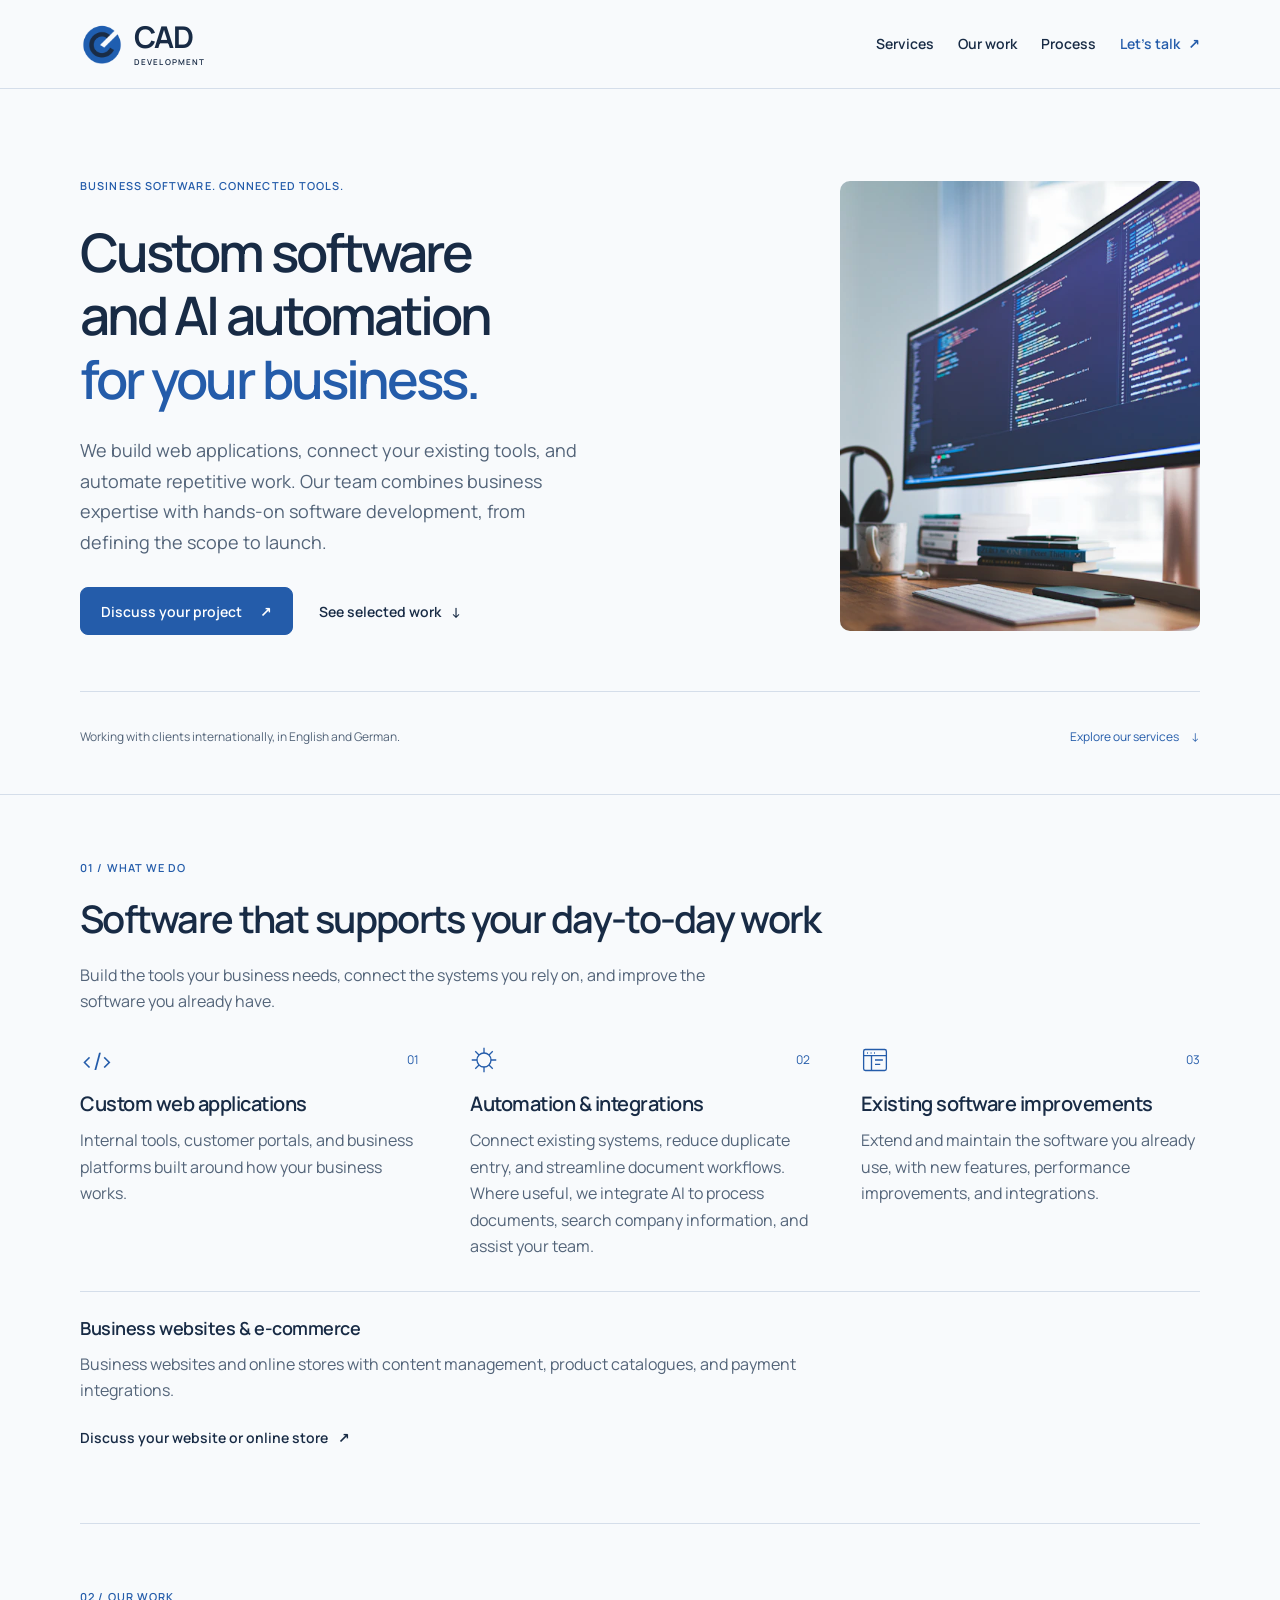
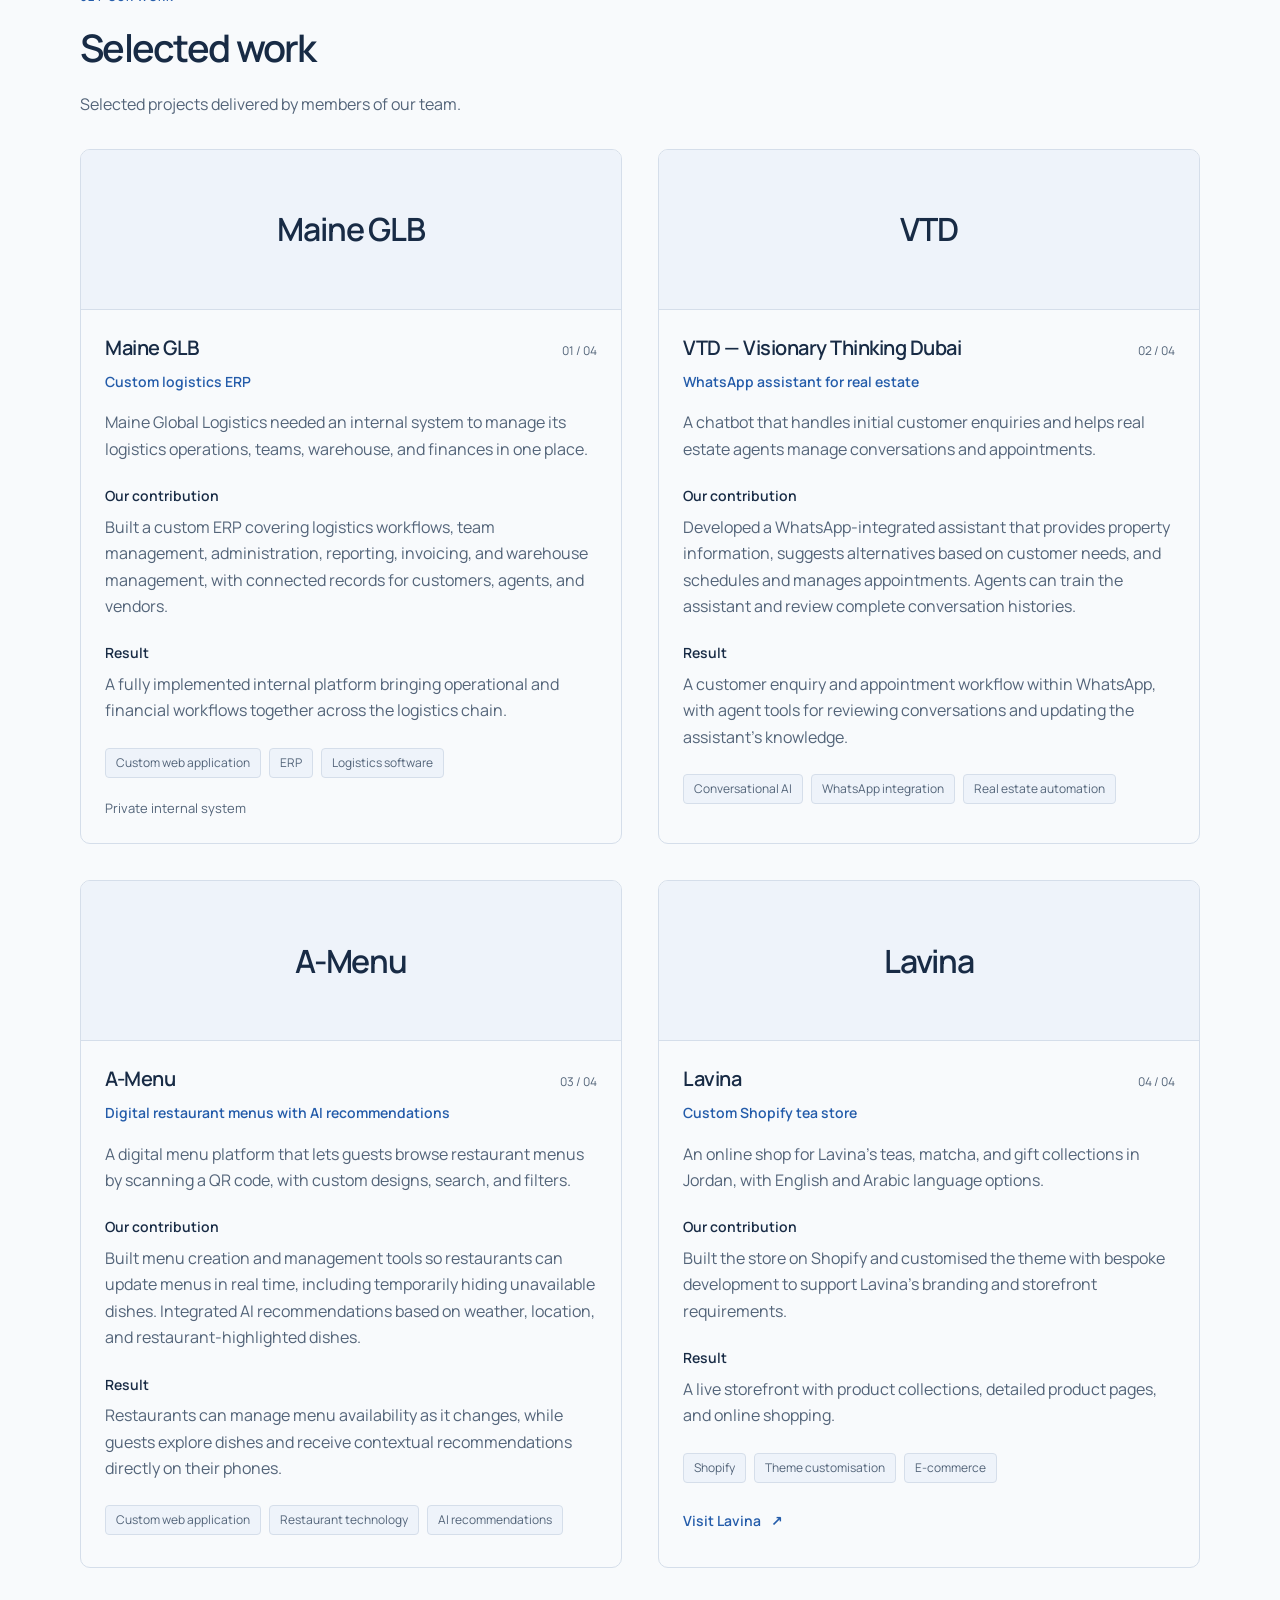
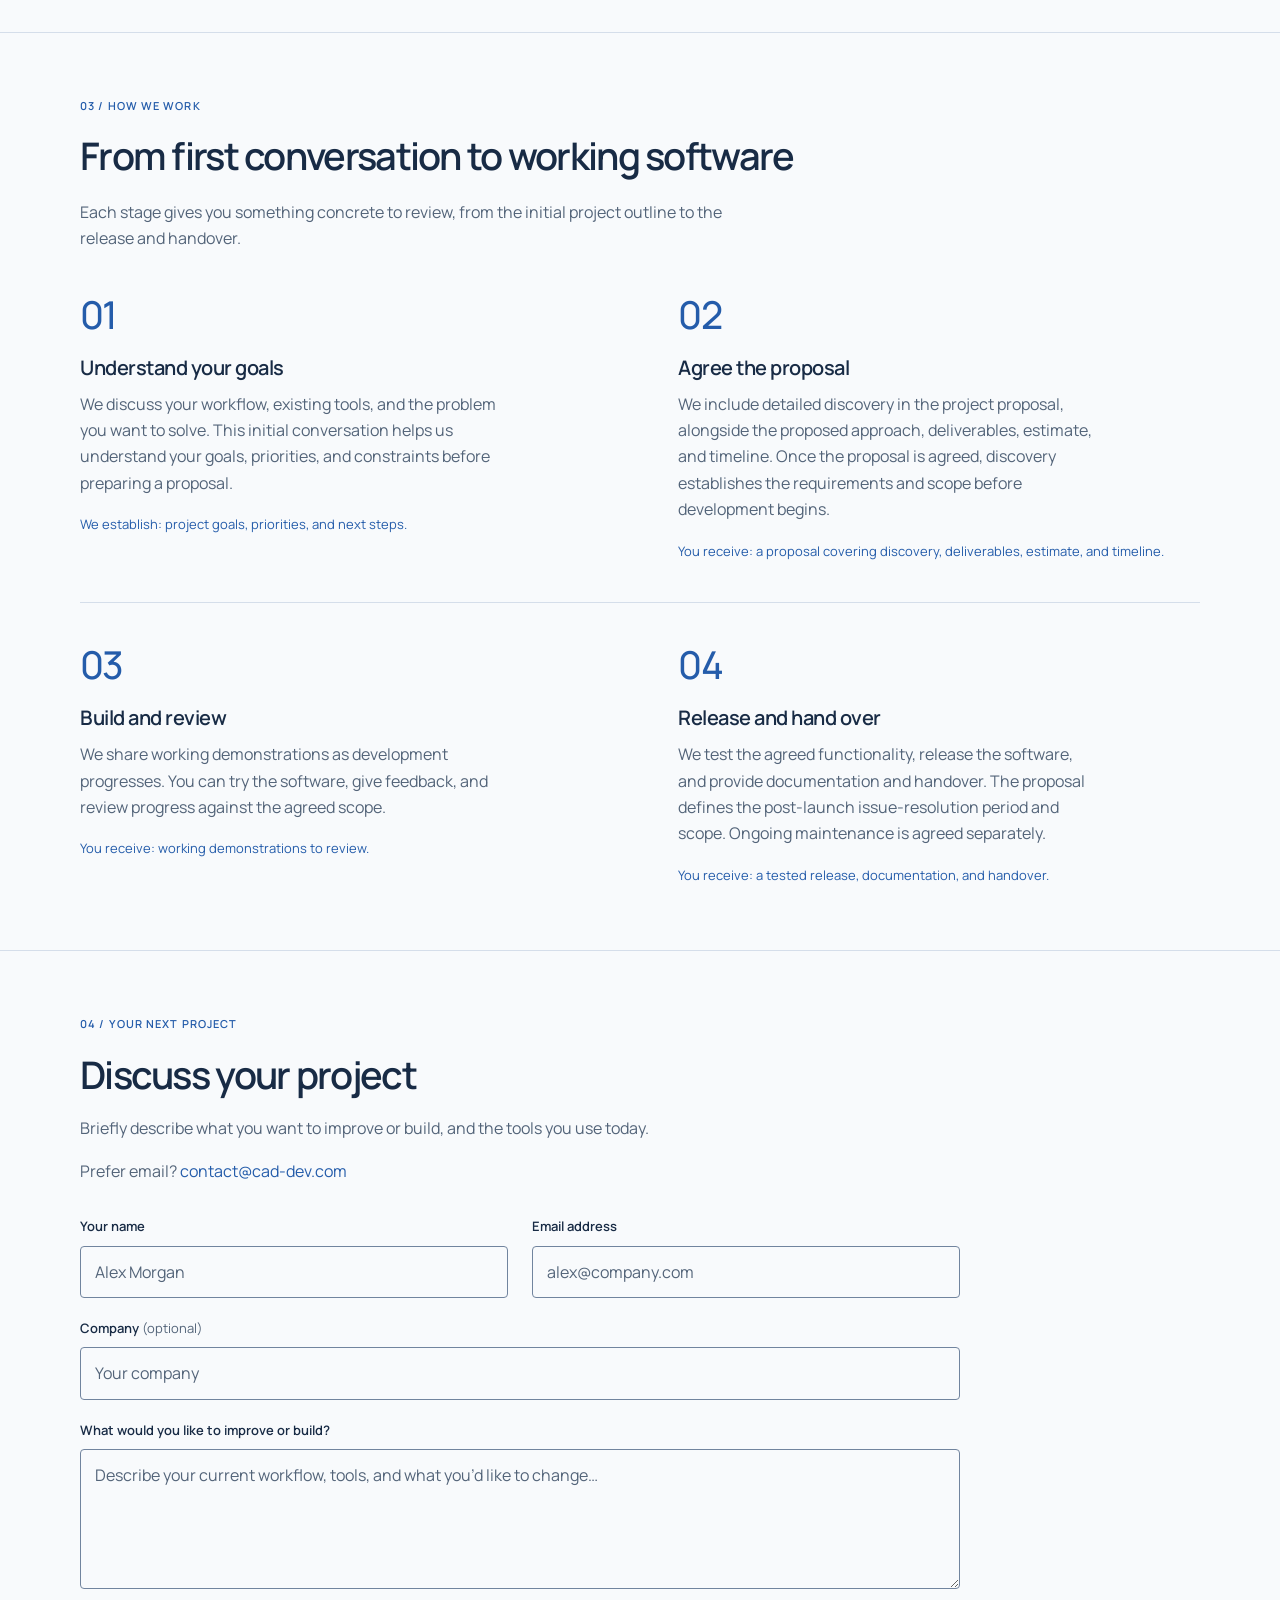
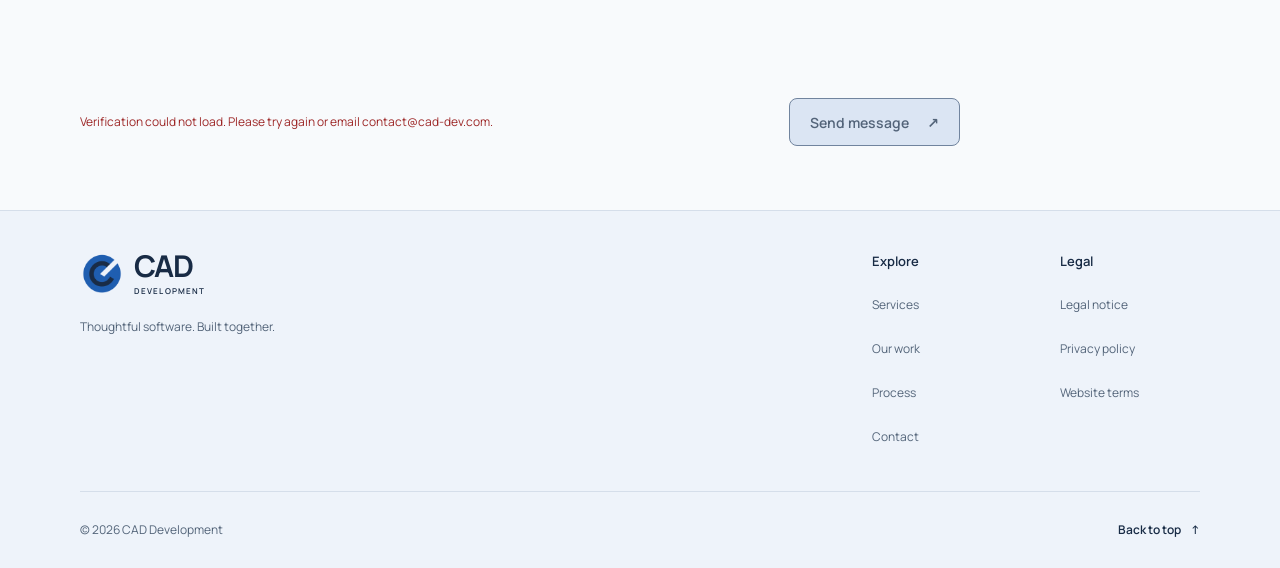
==== commit d951150d: "Update the form" ====
--- a/cad-website/index.html
+++ b/cad-website/index.html
@@ -14,6 +14,7 @@
     <link rel="apple-touch-icon" sizes="180x180" href="assets/images/apple-touch-icon.png">
     <link rel="stylesheet" href="assets/css/blue.css">
     <script src="assets/js/blue.js" defer></script>
+    <script src="assets/js/contact.js" defer></script>
   </head>
   <body>
     <a class="skip-link" href="#main">Skip to content</a>
@@ -146,12 +147,16 @@
 
       <section class="contact section-pad" id="contact" aria-labelledby="contact-title">
         <div class="container contact-grid">
-          <div class="contact-copy"><p class="eyebrow">04 / Your next project</p><h2 id="contact-title">Discuss your project</h2><p>Briefly describe what you want to improve or build, and the tools you use today.</p></div>
-          <form class="contact-form" aria-labelledby="contact-title" aria-describedby="form-note" onsubmit="return false">
-            <div class="form-row"><div class="field"><label for="contact-name">Your name</label><input id="contact-name" name="name" autocomplete="name" placeholder="Alex Morgan" type="text"></div><div class="field"><label for="contact-email">Email address</label><input id="contact-email" name="email" autocomplete="email" placeholder="alex@company.com" type="email"></div></div>
-            <div class="field"><label for="contact-company">Company <span>(optional)</span></label><input id="contact-company" name="company" autocomplete="organization" placeholder="Your company" type="text"></div>
-            <div class="field"><label for="contact-message">What would you like to improve or build?</label><textarea id="contact-message" name="message" rows="4" placeholder="Describe your current workflow, tools, and what you’d like to change…"></textarea></div>
-            <div class="form-bottom"><p id="form-note">Our contact form is coming soon.<br>Messages cannot be sent yet.</p><button class="button" type="submit" disabled>Send message <span aria-hidden="true">↗</span></button></div>
+          <div class="contact-copy"><p class="eyebrow">04 / Your next project</p><h2 id="contact-title">Discuss your project</h2><p>Briefly describe what you want to improve or build, and the tools you use today.</p><p class="contact-fallback">Prefer email? <a href="mailto:contact@cad-dev.com">contact@cad-dev.com</a></p></div>
+          <form class="contact-form" aria-labelledby="contact-title" action="/api/contact" method="post" aria-describedby="form-status">
+            <div class="form-row"><div class="field"><label for="contact-name">Your name</label><input id="contact-name" name="name" required maxlength="100" autocomplete="name" placeholder="Alex Morgan" type="text"></div><div class="field"><label for="contact-email">Email address</label><input id="contact-email" name="email" required maxlength="254" autocomplete="email" placeholder="alex@company.com" type="email"></div></div>
+            <div class="field"><label for="contact-company">Company <span>(optional)</span></label><input id="contact-company" name="company" maxlength="200" autocomplete="organization" placeholder="Your company" type="text"></div>
+            <div class="field"><label for="contact-message">What would you like to improve or build?</label><textarea id="contact-message" name="message" required maxlength="5000" rows="4" placeholder="Describe your current workflow, tools, and what you’d like to change…"></textarea></div>
+            <div class="contact-honeypot" hidden aria-hidden="true"><label for="contact-website">Leave this field empty</label><input id="contact-website" name="website" type="text" tabindex="-1" autocomplete="off" maxlength="200"></div>
+            <!-- Existing Turnstile widget for cad-dev.com. Its secret belongs only in the Worker. -->
+            <div id="contact-verification" class="contact-verification" data-sitekey="0x4AAAAAAFm9On6rp9qeC-Fh" role="group" aria-label="Spam protection"></div>
+            <noscript><p>Please email <a href="mailto:contact@cad-dev.com">contact@cad-dev.com</a>. The form requires JavaScript for spam protection.</p></noscript>
+            <div class="form-bottom"><p id="form-status" class="form-status" role="status" aria-live="polite" aria-atomic="true">Complete the verification before sending.</p><button class="button" type="submit" disabled>Send message <span aria-hidden="true">↗</span></button></div>
           </form>
         </div>
       </section>
--- a/cad-website/assets/css/blue.css
+++ b/cad-website/assets/css/blue.css
@@ -130,6 +130,12 @@
 .field textarea { resize: vertical; min-height: 140px; }
 .form-bottom { display: flex; align-items: center; flex-wrap: wrap; gap: 20px 32px; margin-top: 24px; }
 .form-bottom p { font-size: 12px; }
+.contact-fallback { margin-top: 16px; }
+.contact-honeypot { display: none; }
+.contact-verification { max-width: 100%; min-height: 65px; }
+.form-status { flex: 1 1 260px; min-height: 1.7em; }
+.form-status.is-error { color: #9D2727; }
+.field [aria-invalid="true"] { border-color: #9D2727; }
 .site-footer { background: var(--surface); border-top: 1px solid var(--divider); }
 .footer-top { display: grid; grid-template-columns: minmax(0, 1fr) auto; gap: 32px 48px; padding-block: 40px 32px; font-size: 12px; }
 .footer-brand > p { margin-top: 16px; }
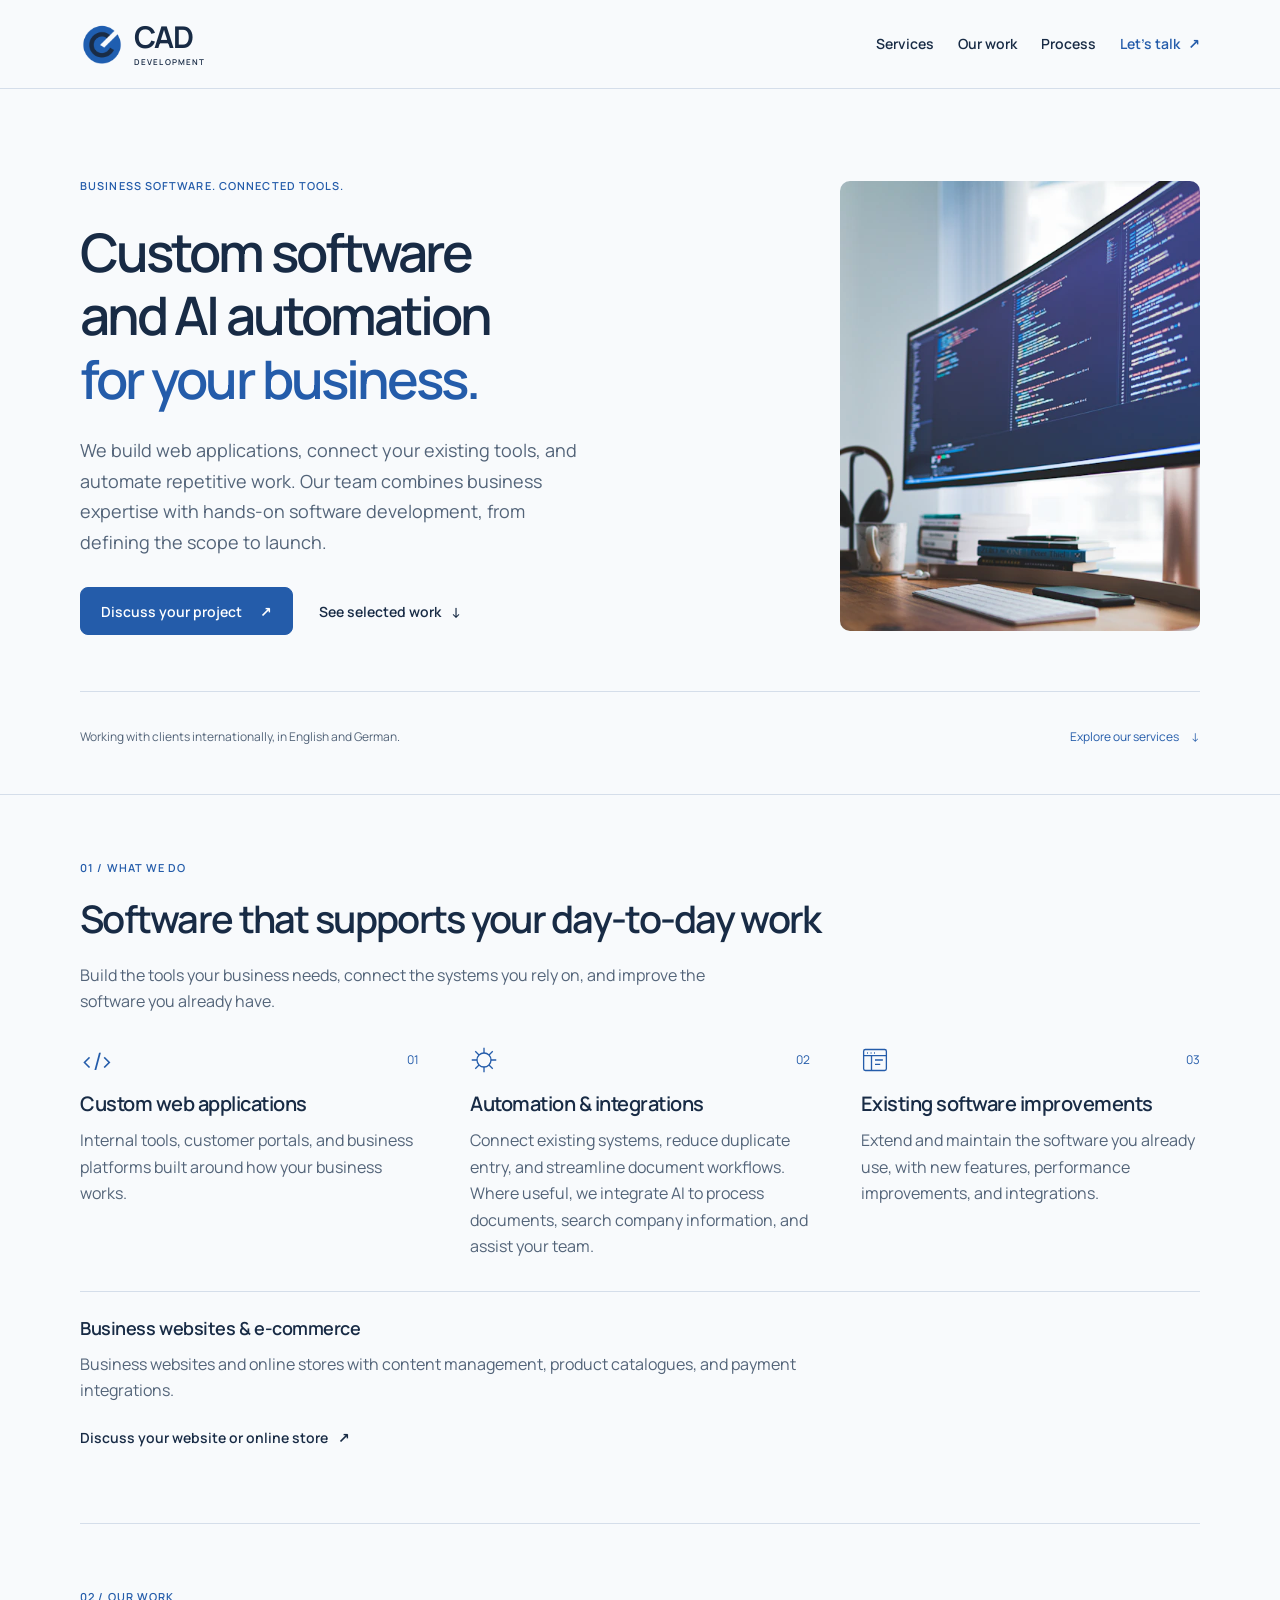
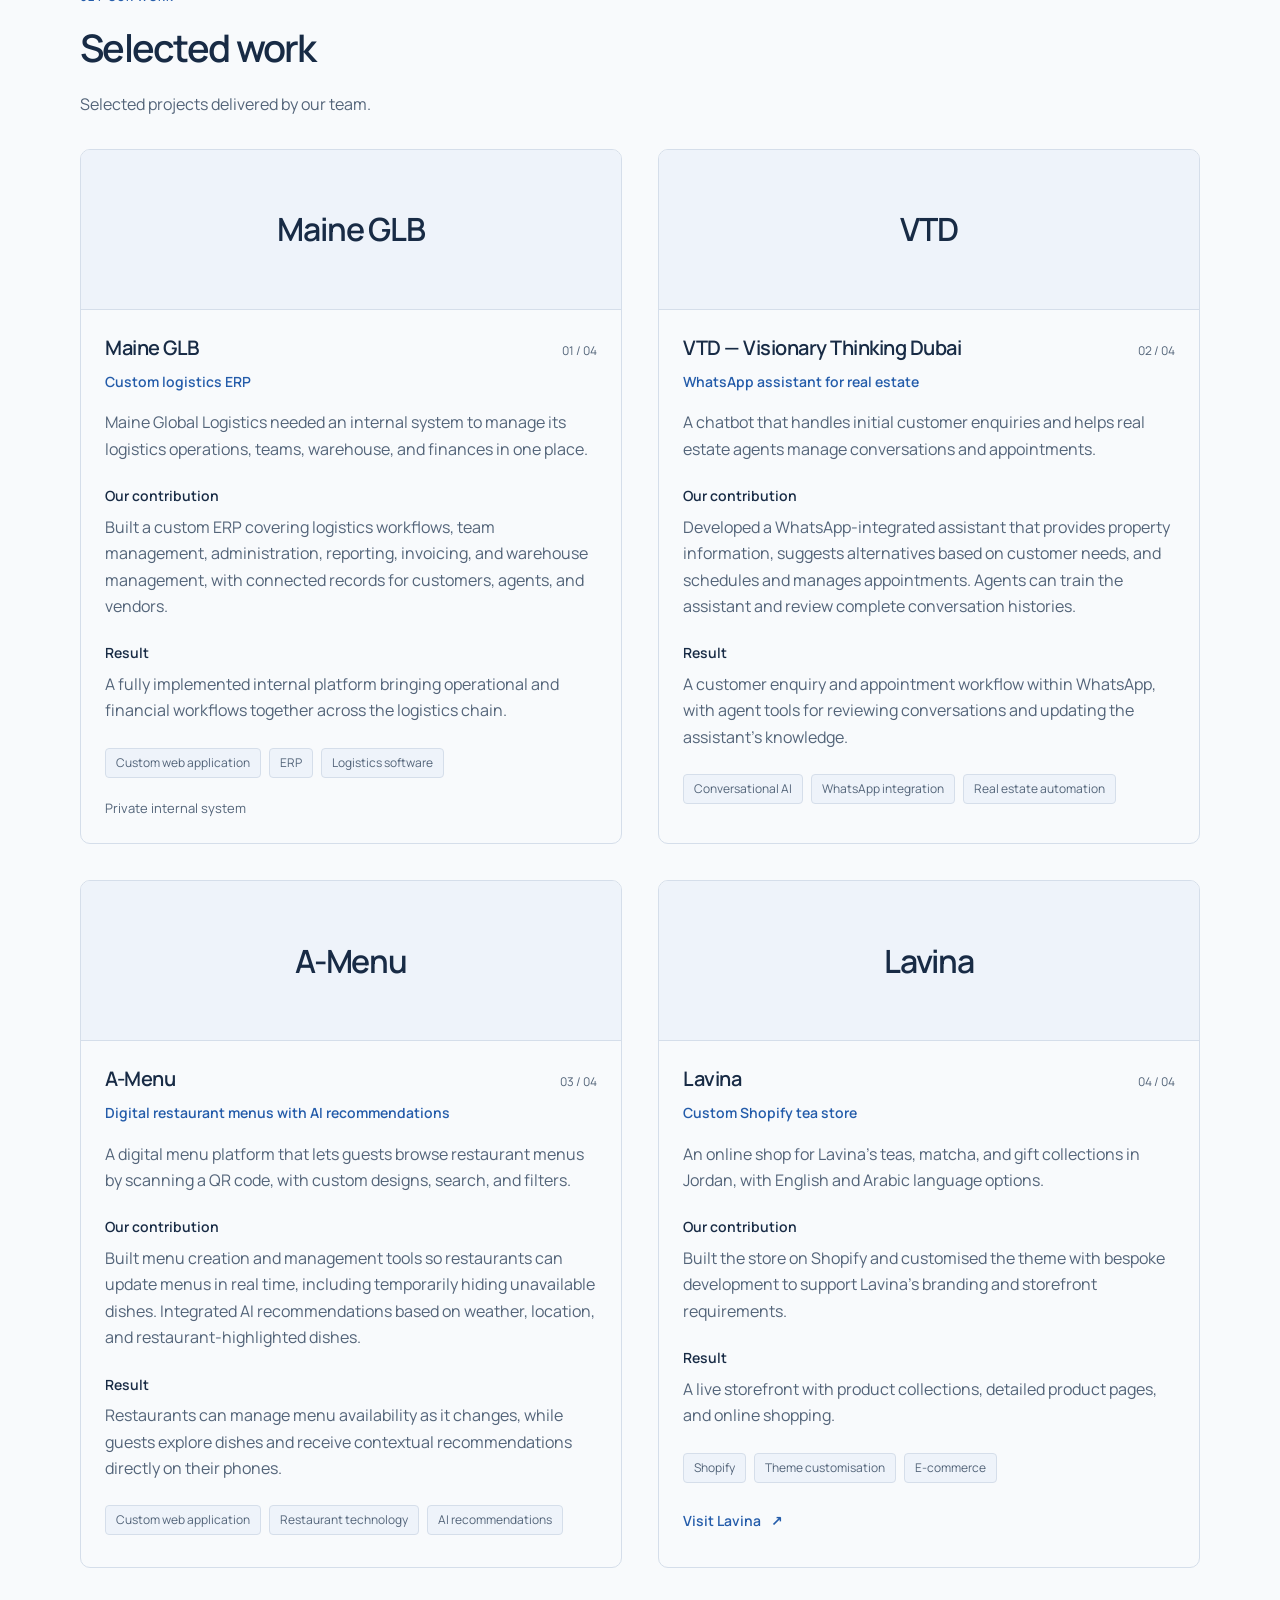
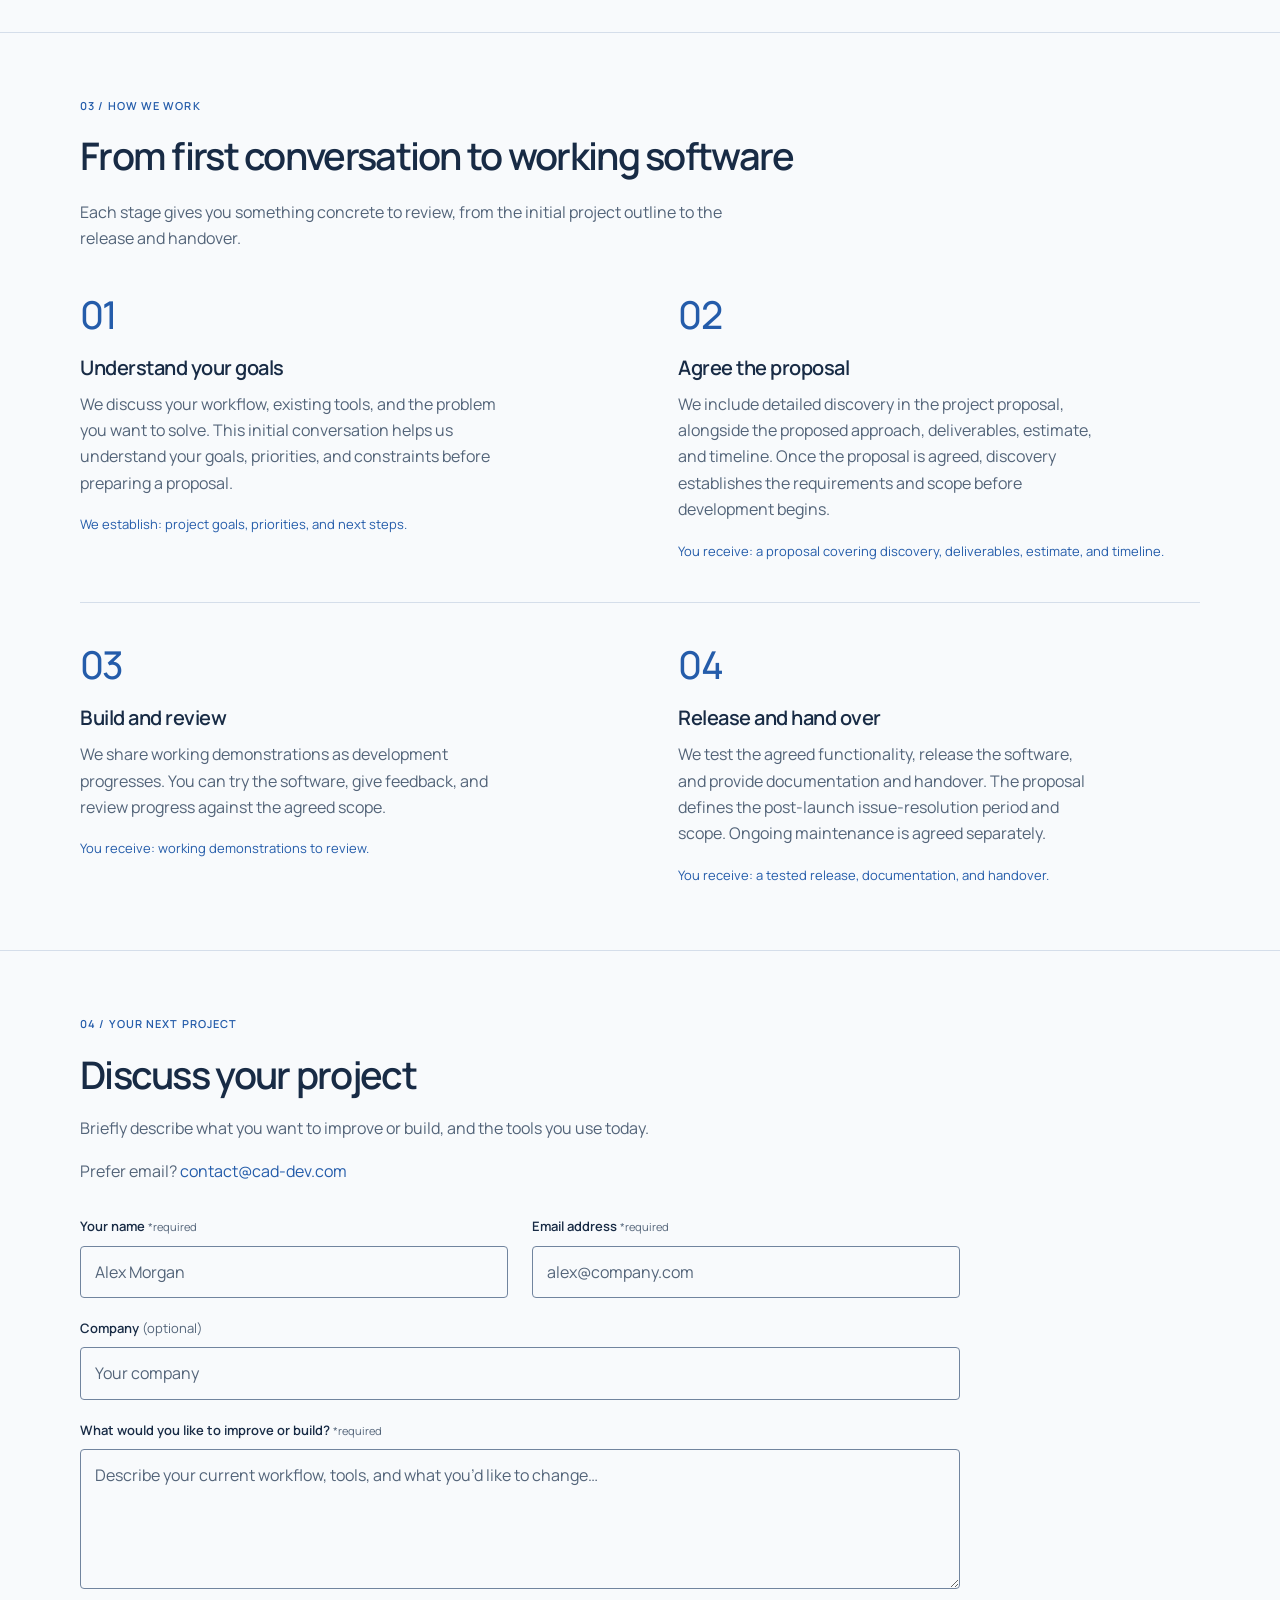
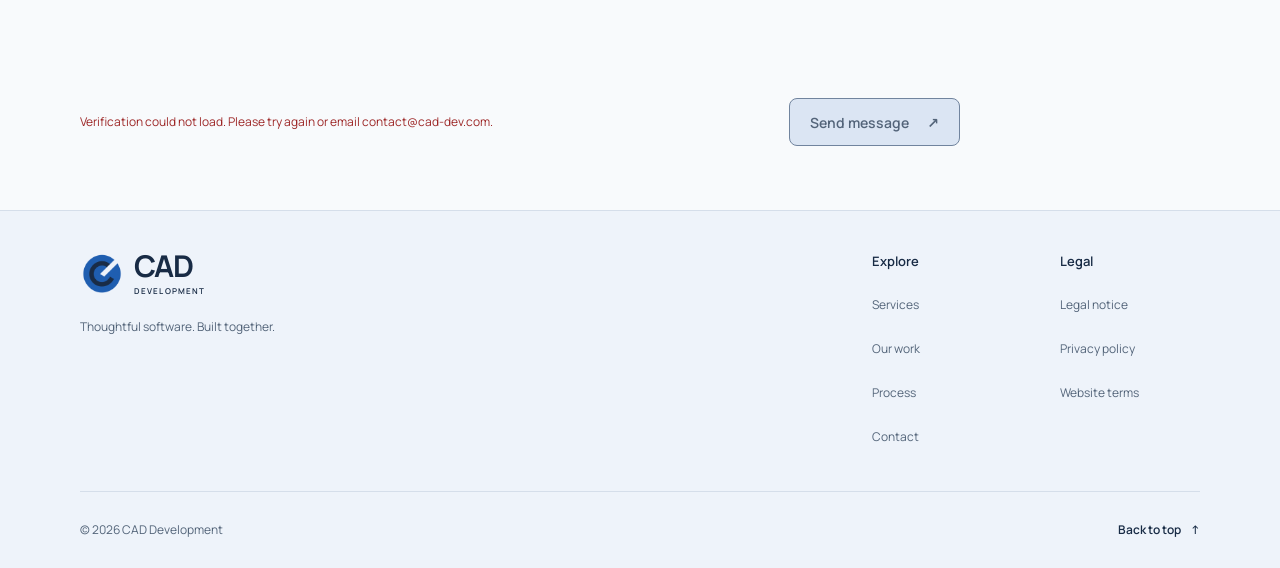
==== commit 55796fe4: "Update sent message confirmation" ====
--- a/cad-website/index.html
+++ b/cad-website/index.html
@@ -1,18 +1,36 @@
 <!doctype html>
 <html lang="en">
   <head>
-    <meta charset="utf-8">
-    <meta name="viewport" content="width=device-width, initial-scale=1">
-    <meta name="theme-color" content="#182B45">
+    <meta charset="utf-8" />
+    <meta name="viewport" content="width=device-width, initial-scale=1" />
+    <meta name="theme-color" content="#182B45" />
     <title>CAD Development — Custom software and AI automation</title>
-    <meta name="description" content="CAD Development builds custom business software, connects existing tools, and automates repetitive work with integrations and practical AI.">
-    <meta property="og:title" content="CAD Development — Custom software and AI automation">
-    <meta property="og:description" content="CAD Development builds custom business software, connects existing tools, and automates repetitive work with integrations and practical AI.">
-    <meta property="og:type" content="website">
-    <link rel="icon" type="image/x-icon" href="favicon.ico">
-    <link rel="icon" type="image/png" sizes="32x32" href="assets/images/favicon-32.png">
-    <link rel="apple-touch-icon" sizes="180x180" href="assets/images/apple-touch-icon.png">
-    <link rel="stylesheet" href="assets/css/blue.css">
+    <meta
+      name="description"
+      content="CAD Development builds custom business software, connects existing tools, and automates repetitive work with integrations and practical AI."
+    />
+    <meta
+      property="og:title"
+      content="CAD Development — Custom software and AI automation"
+    />
+    <meta
+      property="og:description"
+      content="CAD Development builds custom business software, connects existing tools, and automates repetitive work with integrations and practical AI."
+    />
+    <meta property="og:type" content="website" />
+    <link rel="icon" type="image/x-icon" href="favicon.ico" />
+    <link
+      rel="icon"
+      type="image/png"
+      sizes="32x32"
+      href="assets/images/favicon-32.png"
+    />
+    <link
+      rel="apple-touch-icon"
+      sizes="180x180"
+      href="assets/images/apple-touch-icon.png"
+    />
+    <link rel="stylesheet" href="assets/css/blue.css" />
     <script src="assets/js/blue.js" defer></script>
     <script src="assets/js/contact.js" defer></script>
   </head>
@@ -21,12 +39,31 @@
     <header class="site-header">
       <div class="container header-inner">
         <a class="brand" href="#home" aria-label="CAD Development home">
-          <img class="brand-symbol" src="assets/images/cad-symbol.png" alt="" width="44" height="44"><span class="brand-wordmark" aria-hidden="true">CAD<span>DEVELOPMENT</span></span>
+          <img
+            class="brand-symbol"
+            src="assets/images/cad-symbol.png"
+            alt=""
+            width="44"
+            height="44"
+          /><span class="brand-wordmark" aria-hidden="true"
+            >CAD<span>DEVELOPMENT</span></span
+          >
         </a>
-        <button class="menu-toggle" type="button" aria-expanded="false" aria-controls="site-nav" hidden><span>Menu</span><span class="menu-lines" aria-hidden="true"></span></button>
+        <button
+          class="menu-toggle"
+          type="button"
+          aria-expanded="false"
+          aria-controls="site-nav"
+          hidden
+        >
+          <span>Menu</span><span class="menu-lines" aria-hidden="true"></span>
+        </button>
         <nav id="site-nav" class="site-nav" aria-label="Main navigation">
-          <a href="#services">Services</a><a href="#work">Our work</a><a href="#process">Process</a>
-          <a class="nav-contact" href="#contact">Let’s talk <span aria-hidden="true">↗</span></a>
+          <a href="#services">Services</a><a href="#work">Our work</a
+          ><a href="#process">Process</a>
+          <a class="nav-contact" href="#contact"
+            >Let’s talk <span aria-hidden="true">↗</span></a
+          >
         </nav>
       </div>
     </header>
@@ -35,129 +72,568 @@
       <section class="hero container" id="home" aria-labelledby="hero-title">
         <div class="hero-copy">
           <p class="eyebrow">Business software. Connected tools.</p>
-          <h1 id="hero-title">Custom software and AI automation <span>for your business.</span></h1>
-          <p class="hero-description">We build web applications, connect your existing tools, and automate repetitive work. Our team combines business expertise with hands-on software development, from defining the scope to launch.</p>
-          <div class="hero-actions"><a class="button button-dark" href="#contact">Discuss your project <span aria-hidden="true">↗</span></a><a class="text-link" href="#work">See selected work <span aria-hidden="true">↓</span></a></div>
+          <h1 id="hero-title">
+            Custom software and AI automation <span>for your business.</span>
+          </h1>
+          <p class="hero-description">
+            We build web applications, connect your existing tools, and automate
+            repetitive work. Our team combines business expertise with hands-on
+            software development, from defining the scope to launch.
+          </p>
+          <div class="hero-actions">
+            <a class="button button-dark" href="#contact"
+              >Discuss your project <span aria-hidden="true">↗</span></a
+            ><a class="text-link" href="#work"
+              >See selected work <span aria-hidden="true">↓</span></a
+            >
+          </div>
         </div>
         <div class="hero-photo">
-          <img src="assets/images/hero-workspace-800.webp"
-            srcset="assets/images/hero-workspace-480.webp 480w, assets/images/hero-workspace-800.webp 800w, assets/images/hero-workspace-1200.webp 1200w"
+          <img
+            src="assets/images/hero-workspace-800.webp"
+            srcset="
+              assets/images/hero-workspace-480.webp   480w,
+              assets/images/hero-workspace-800.webp   800w,
+              assets/images/hero-workspace-1200.webp 1200w
+            "
             sizes="(max-width: 399px) calc(100vw - 40px), (max-width: 767px) 360px, (max-width: 1034px) 34.8vw, 360px"
             alt="A bright software development workspace with code on a monitor above a wooden desk."
-            width="800" height="1000" loading="eager" fetchpriority="high">
-        </div>
-        <div class="hero-foot"><span>Working with clients internationally, in English and German.</span><a href="#services">Explore our services <span aria-hidden="true">↓</span></a></div>
+            width="800"
+            height="1000"
+            loading="eager"
+            fetchpriority="high"
+          />
+        </div>
+        <div class="hero-foot">
+          <span
+            >Working with clients internationally, in English and German.</span
+          ><a href="#services"
+            >Explore our services <span aria-hidden="true">↓</span></a
+          >
+        </div>
       </section>
 
-      <section class="services section-pad" id="services" aria-labelledby="services-title">
+      <section
+        class="services section-pad"
+        id="services"
+        aria-labelledby="services-title"
+      >
         <div class="container">
-          <div class="section-heading"><p class="eyebrow section-index">01 / What we do</p><div><h2 id="services-title">Software that supports your day-to-day work</h2><p class="section-intro">Build the tools your business needs, connect the systems you rely on, and improve the software you already have.</p></div></div>
+          <div class="section-heading">
+            <p class="eyebrow section-index">01 / What we do</p>
+            <div>
+              <h2 id="services-title">
+                Software that supports your day-to-day work
+              </h2>
+              <p class="section-intro">
+                Build the tools your business needs, connect the systems you
+                rely on, and improve the software you already have.
+              </p>
+            </div>
+          </div>
           <div class="service-grid">
-            <article class="service-card"><div class="service-top"><span class="service-icon" aria-hidden="true">&lt;/&gt;</span><span class="small-index">01</span></div><h3>Custom web applications</h3><p>Internal tools, customer portals, and business platforms built around how your business works.</p></article>
-            <article class="service-card"><div class="service-top"><svg class="service-icon" viewBox="0 0 32 32" fill="none" aria-hidden="true"><path d="M16 2v28M2 16h28M6 6l20 20M6 26 26 6" stroke="currentColor" stroke-width="1.5"/><circle cx="16" cy="16" r="8" fill="#F8FAFC" stroke="currentColor" stroke-width="1.5"/></svg><span class="small-index">02</span></div><h3>Automation &amp; integrations</h3><p>Connect existing systems, reduce duplicate entry, and streamline document workflows. Where useful, we integrate AI to process documents, search company information, and assist your team.</p></article>
-            <article class="service-card"><div class="service-top"><svg class="service-icon" viewBox="0 0 32 32" fill="none" aria-hidden="true"><rect x="3" y="4" width="26" height="24" rx="2" stroke="currentColor" stroke-width="1.5"/><path d="M3 11h26M12 11v17M7 8h1m3 0h1m3 0h1m0 8h9m-9 5h6" stroke="currentColor" stroke-width="1.5"/></svg><span class="small-index">03</span></div><h3>Existing software improvements</h3><p>Extend and maintain the software you already use, with new features, performance improvements, and integrations.</p></article>
-          </div>
-          <article class="service-card service-secondary"><h3>Business websites &amp; e-commerce</h3><p>Business websites and online stores with content management, product catalogues, and payment integrations.</p><a class="text-link" href="#contact">Discuss your website or online store <span aria-hidden="true">↗</span></a></article>
+            <article class="service-card">
+              <div class="service-top">
+                <span class="service-icon" aria-hidden="true">&lt;/&gt;</span
+                ><span class="small-index">01</span>
+              </div>
+              <h3>Custom web applications</h3>
+              <p>
+                Internal tools, customer portals, and business platforms built
+                around how your business works.
+              </p>
+            </article>
+            <article class="service-card">
+              <div class="service-top">
+                <svg
+                  class="service-icon"
+                  viewBox="0 0 32 32"
+                  fill="none"
+                  aria-hidden="true"
+                >
+                  <path
+                    d="M16 2v28M2 16h28M6 6l20 20M6 26 26 6"
+                    stroke="currentColor"
+                    stroke-width="1.5"
+                  />
+                  <circle
+                    cx="16"
+                    cy="16"
+                    r="8"
+                    fill="#F8FAFC"
+                    stroke="currentColor"
+                    stroke-width="1.5"
+                  /></svg
+                ><span class="small-index">02</span>
+              </div>
+              <h3>Automation &amp; integrations</h3>
+              <p>
+                Connect existing systems, reduce duplicate entry, and streamline
+                document workflows. Where useful, we integrate AI to process
+                documents, search company information, and assist your team.
+              </p>
+            </article>
+            <article class="service-card">
+              <div class="service-top">
+                <svg
+                  class="service-icon"
+                  viewBox="0 0 32 32"
+                  fill="none"
+                  aria-hidden="true"
+                >
+                  <rect
+                    x="3"
+                    y="4"
+                    width="26"
+                    height="24"
+                    rx="2"
+                    stroke="currentColor"
+                    stroke-width="1.5"
+                  />
+                  <path
+                    d="M3 11h26M12 11v17M7 8h1m3 0h1m3 0h1m0 8h9m-9 5h6"
+                    stroke="currentColor"
+                    stroke-width="1.5"
+                  /></svg
+                ><span class="small-index">03</span>
+              </div>
+              <h3>Existing software improvements</h3>
+              <p>
+                Extend and maintain the software you already use, with new
+                features, performance improvements, and integrations.
+              </p>
+            </article>
+          </div>
+          <article class="service-card service-secondary">
+            <h3>Business websites &amp; e-commerce</h3>
+            <p>
+              Business websites and online stores with content management,
+              product catalogues, and payment integrations.
+            </p>
+            <a class="text-link" href="#contact"
+              >Discuss your website or online store
+              <span aria-hidden="true">↗</span></a
+            >
+          </article>
         </div>
       </section>
 
-      <section class="work section-pad container" id="work" aria-labelledby="work-title">
-        <div class="section-heading"><p class="eyebrow section-index">02 / Our work</p><div><h2 id="work-title">Selected work</h2><p class="section-intro">Selected projects delivered by members of our team.</p></div></div>
+      <section
+        class="work section-pad container"
+        id="work"
+        aria-labelledby="work-title"
+      >
+        <div class="section-heading">
+          <p class="eyebrow section-index">02 / Our work</p>
+          <div>
+            <h2 id="work-title">Selected work</h2>
+            <p class="section-intro">
+              Selected projects delivered by our team.
+            </p>
+          </div>
+        </div>
         <div class="project-grid">
           <!-- PROJECT: maine-glb — text treatment until a brand logo is supplied. -->
-          <article class="project-card" id="project-maine-glb" aria-labelledby="maine-glb-title">
-            <div class="project-logo" aria-hidden="true"><span class="project-name">Maine GLB</span></div>
+          <article
+            class="project-card"
+            id="project-maine-glb"
+            aria-labelledby="maine-glb-title"
+          >
+            <div class="project-logo" aria-hidden="true">
+              <span class="project-name">Maine GLB</span>
+            </div>
             <div class="project-content">
-              <div class="project-caption"><h3 id="maine-glb-title">Maine GLB</h3><span aria-hidden="true">01 / 04</span></div>
+              <div class="project-caption">
+                <h3 id="maine-glb-title">Maine GLB</h3>
+                <span aria-hidden="true">01 / 04</span>
+              </div>
               <p class="project-subtitle">Custom logistics ERP</p>
-              <p class="project-intro">Maine Global Logistics needed an internal system to manage its logistics operations, teams, warehouse, and finances in one place.</p>
+              <p class="project-intro">
+                Maine Global Logistics needed an internal system to manage its
+                logistics operations, teams, warehouse, and finances in one
+                place.
+              </p>
               <div class="project-details">
                 <h4>Our contribution</h4>
-                <p>Built a custom ERP covering logistics workflows, team management, administration, reporting, invoicing, and warehouse management, with connected records for customers, agents, and vendors.</p>
+                <p>
+                  Built a custom ERP covering logistics workflows, team
+                  management, administration, reporting, invoicing, and
+                  warehouse management, with connected records for customers,
+                  agents, and vendors.
+                </p>
                 <h4>Result</h4>
-                <p>A fully implemented internal platform bringing operational and financial workflows together across the logistics chain.</p>
-              </div>
-              <ul class="project-tags" aria-label="Services" role="list"><li>Custom web application</li><li>ERP</li><li>Logistics software</li></ul>
+                <p>
+                  A fully implemented internal platform bringing operational and
+                  financial workflows together across the logistics chain.
+                </p>
+              </div>
+              <ul class="project-tags" aria-label="Services" role="list">
+                <li>Custom web application</li>
+                <li>ERP</li>
+                <li>Logistics software</li>
+              </ul>
               <p class="project-access">Private internal system</p>
             </div>
           </article>
           <!-- PROJECT: vtd — text treatment until a brand logo is supplied. -->
-          <article class="project-card" id="project-vtd" aria-labelledby="vtd-title">
-            <div class="project-logo" aria-hidden="true"><span class="project-name">VTD</span></div>
+          <article
+            class="project-card"
+            id="project-vtd"
+            aria-labelledby="vtd-title"
+          >
+            <div class="project-logo" aria-hidden="true">
+              <span class="project-name">VTD</span>
+            </div>
             <div class="project-content">
-              <div class="project-caption"><h3 id="vtd-title">VTD — Visionary Thinking Dubai</h3><span aria-hidden="true">02 / 04</span></div>
+              <div class="project-caption">
+                <h3 id="vtd-title">VTD — Visionary Thinking Dubai</h3>
+                <span aria-hidden="true">02 / 04</span>
+              </div>
               <p class="project-subtitle">WhatsApp assistant for real estate</p>
-              <p class="project-intro">A chatbot that handles initial customer enquiries and helps real estate agents manage conversations and appointments.</p>
+              <p class="project-intro">
+                A chatbot that handles initial customer enquiries and helps real
+                estate agents manage conversations and appointments.
+              </p>
               <div class="project-details">
                 <h4>Our contribution</h4>
-                <p>Developed a WhatsApp-integrated assistant that provides property information, suggests alternatives based on customer needs, and schedules and manages appointments. Agents can train the assistant and review complete conversation histories.</p>
+                <p>
+                  Developed a WhatsApp-integrated assistant that provides
+                  property information, suggests alternatives based on customer
+                  needs, and schedules and manages appointments. Agents can
+                  train the assistant and review complete conversation
+                  histories.
+                </p>
                 <h4>Result</h4>
-                <p>A customer enquiry and appointment workflow within WhatsApp, with agent tools for reviewing conversations and updating the assistant’s knowledge.</p>
-              </div>
-              <ul class="project-tags" aria-label="Services" role="list"><li>Conversational AI</li><li>WhatsApp integration</li><li>Real estate automation</li></ul>
+                <p>
+                  A customer enquiry and appointment workflow within WhatsApp,
+                  with agent tools for reviewing conversations and updating the
+                  assistant’s knowledge.
+                </p>
+              </div>
+              <ul class="project-tags" aria-label="Services" role="list">
+                <li>Conversational AI</li>
+                <li>WhatsApp integration</li>
+                <li>Real estate automation</li>
+              </ul>
             </div>
           </article>
           <!-- PROJECT: a-menu -->
-          <article class="project-card" id="project-a-menu" aria-labelledby="a-menu-title">
-            <div class="project-logo" aria-hidden="true"><span class="project-name">A-Menu</span></div>
+          <article
+            class="project-card"
+            id="project-a-menu"
+            aria-labelledby="a-menu-title"
+          >
+            <div class="project-logo" aria-hidden="true">
+              <span class="project-name">A-Menu</span>
+            </div>
             <div class="project-content">
-              <div class="project-caption"><h3 id="a-menu-title">A-Menu</h3><span aria-hidden="true">03 / 04</span></div>
-              <p class="project-subtitle">Digital restaurant menus with AI recommendations</p>
-              <p class="project-intro">A digital menu platform that lets guests browse restaurant menus by scanning a QR code, with custom designs, search, and filters.</p>
+              <div class="project-caption">
+                <h3 id="a-menu-title">A-Menu</h3>
+                <span aria-hidden="true">03 / 04</span>
+              </div>
+              <p class="project-subtitle">
+                Digital restaurant menus with AI recommendations
+              </p>
+              <p class="project-intro">
+                A digital menu platform that lets guests browse restaurant menus
+                by scanning a QR code, with custom designs, search, and filters.
+              </p>
               <div class="project-details">
                 <h4>Our contribution</h4>
-                <p>Built menu creation and management tools so restaurants can update menus in real time, including temporarily hiding unavailable dishes. Integrated AI recommendations based on weather, location, and restaurant-highlighted dishes.</p>
+                <p>
+                  Built menu creation and management tools so restaurants can
+                  update menus in real time, including temporarily hiding
+                  unavailable dishes. Integrated AI recommendations based on
+                  weather, location, and restaurant-highlighted dishes.
+                </p>
                 <h4>Result</h4>
-                <p>Restaurants can manage menu availability as it changes, while guests explore dishes and receive contextual recommendations directly on their phones.</p>
-              </div>
-              <ul class="project-tags" aria-label="Services" role="list"><li>Custom web application</li><li>Restaurant technology</li><li>AI recommendations</li></ul>
+                <p>
+                  Restaurants can manage menu availability as it changes, while
+                  guests explore dishes and receive contextual recommendations
+                  directly on their phones.
+                </p>
+              </div>
+              <ul class="project-tags" aria-label="Services" role="list">
+                <li>Custom web application</li>
+                <li>Restaurant technology</li>
+                <li>AI recommendations</li>
+              </ul>
             </div>
           </article>
           <!-- PROJECT: lavina -->
-          <article class="project-card" id="project-lavina" aria-labelledby="lavina-title">
-            <div class="project-logo" aria-hidden="true"><span class="project-name">Lavina</span></div>
+          <article
+            class="project-card"
+            id="project-lavina"
+            aria-labelledby="lavina-title"
+          >
+            <div class="project-logo" aria-hidden="true">
+              <span class="project-name">Lavina</span>
+            </div>
             <div class="project-content">
-              <div class="project-caption"><h3 id="lavina-title">Lavina</h3><span aria-hidden="true">04 / 04</span></div>
+              <div class="project-caption">
+                <h3 id="lavina-title">Lavina</h3>
+                <span aria-hidden="true">04 / 04</span>
+              </div>
               <p class="project-subtitle">Custom Shopify tea store</p>
-              <p class="project-intro">An online shop for Lavina’s teas, matcha, and gift collections in Jordan, with English and Arabic language options.</p>
+              <p class="project-intro">
+                An online shop for Lavina’s teas, matcha, and gift collections
+                in Jordan, with English and Arabic language options.
+              </p>
               <div class="project-details">
                 <h4>Our contribution</h4>
-                <p>Built the store on Shopify and customised the theme with bespoke development to support Lavina’s branding and storefront requirements.</p>
+                <p>
+                  Built the store on Shopify and customised the theme with
+                  bespoke development to support Lavina’s branding and
+                  storefront requirements.
+                </p>
                 <h4>Result</h4>
-                <p>A live storefront with product collections, detailed product pages, and online shopping.</p>
-              </div>
-              <ul class="project-tags" aria-label="Services" role="list"><li>Shopify</li><li>Theme customisation</li><li>E-commerce</li></ul>
-              <a class="text-link project-link" href="https://lavina.jo/">Visit Lavina <span aria-hidden="true">↗</span></a>
+                <p>
+                  A live storefront with product collections, detailed product
+                  pages, and online shopping.
+                </p>
+              </div>
+              <ul class="project-tags" aria-label="Services" role="list">
+                <li>Shopify</li>
+                <li>Theme customisation</li>
+                <li>E-commerce</li>
+              </ul>
+              <a class="text-link project-link" href="https://lavina.jo/"
+                >Visit Lavina <span aria-hidden="true">↗</span></a
+              >
             </div>
           </article>
         </div>
       </section>
 
-      <section class="process section-pad" id="process" aria-labelledby="process-title">
+      <section
+        class="process section-pad"
+        id="process"
+        aria-labelledby="process-title"
+      >
         <div class="container">
-          <div class="section-heading"><p class="eyebrow section-index">03 / How we work</p><div><h2 id="process-title">From first conversation to working software</h2><p class="section-intro">Each stage gives you something concrete to review, from the initial project outline to the release and handover.</p></div></div>
+          <div class="section-heading">
+            <p class="eyebrow section-index">03 / How we work</p>
+            <div>
+              <h2 id="process-title">
+                From first conversation to working software
+              </h2>
+              <p class="section-intro">
+                Each stage gives you something concrete to review, from the
+                initial project outline to the release and handover.
+              </p>
+            </div>
+          </div>
           <ol class="process-list">
-            <li><span class="process-number" aria-hidden="true">01</span><h3>Understand your goals</h3><div><p>We discuss your workflow, existing tools, and the problem you want to solve. This initial conversation helps us understand your goals, priorities, and constraints before preparing a proposal.</p><span class="process-note">We establish: project goals, priorities, and next steps.</span></div></li>
-            <li><span class="process-number" aria-hidden="true">02</span><h3>Agree the proposal</h3><div><p>We include detailed discovery in the project proposal, alongside the proposed approach, deliverables, estimate, and timeline. Once the proposal is agreed, discovery establishes the requirements and scope before development begins.</p><span class="process-note">You receive: a proposal covering discovery, deliverables, estimate, and timeline.</span></div></li>
-            <li><span class="process-number" aria-hidden="true">03</span><h3>Build and review</h3><div><p>We share working demonstrations as development progresses. You can try the software, give feedback, and review progress against the agreed scope.</p><span class="process-note">You receive: working demonstrations to review.</span></div></li>
-            <li><span class="process-number" aria-hidden="true">04</span><h3>Release and hand over</h3><div><p>We test the agreed functionality, release the software, and provide documentation and handover. The proposal defines the post-launch issue-resolution period and scope. Ongoing maintenance is agreed separately.</p><span class="process-note">You receive: a tested release, documentation, and handover.</span></div></li>
+            <li>
+              <span class="process-number" aria-hidden="true">01</span>
+              <h3>Understand your goals</h3>
+              <div>
+                <p>
+                  We discuss your workflow, existing tools, and the problem you
+                  want to solve. This initial conversation helps us understand
+                  your goals, priorities, and constraints before preparing a
+                  proposal.
+                </p>
+                <span class="process-note"
+                  >We establish: project goals, priorities, and next
+                  steps.</span
+                >
+              </div>
+            </li>
+            <li>
+              <span class="process-number" aria-hidden="true">02</span>
+              <h3>Agree the proposal</h3>
+              <div>
+                <p>
+                  We include detailed discovery in the project proposal,
+                  alongside the proposed approach, deliverables, estimate, and
+                  timeline. Once the proposal is agreed, discovery establishes
+                  the requirements and scope before development begins.
+                </p>
+                <span class="process-note"
+                  >You receive: a proposal covering discovery, deliverables,
+                  estimate, and timeline.</span
+                >
+              </div>
+            </li>
+            <li>
+              <span class="process-number" aria-hidden="true">03</span>
+              <h3>Build and review</h3>
+              <div>
+                <p>
+                  We share working demonstrations as development progresses. You
+                  can try the software, give feedback, and review progress
+                  against the agreed scope.
+                </p>
+                <span class="process-note"
+                  >You receive: working demonstrations to review.</span
+                >
+              </div>
+            </li>
+            <li>
+              <span class="process-number" aria-hidden="true">04</span>
+              <h3>Release and hand over</h3>
+              <div>
+                <p>
+                  We test the agreed functionality, release the software, and
+                  provide documentation and handover. The proposal defines the
+                  post-launch issue-resolution period and scope. Ongoing
+                  maintenance is agreed separately.
+                </p>
+                <span class="process-note"
+                  >You receive: a tested release, documentation, and
+                  handover.</span
+                >
+              </div>
+            </li>
           </ol>
         </div>
       </section>
 
-      <section class="contact section-pad" id="contact" aria-labelledby="contact-title">
+      <section
+        class="contact section-pad"
+        id="contact"
+        aria-labelledby="contact-title"
+      >
         <div class="container contact-grid">
-          <div class="contact-copy"><p class="eyebrow">04 / Your next project</p><h2 id="contact-title">Discuss your project</h2><p>Briefly describe what you want to improve or build, and the tools you use today.</p><p class="contact-fallback">Prefer email? <a href="mailto:contact@cad-dev.com">contact@cad-dev.com</a></p></div>
-          <form class="contact-form" aria-labelledby="contact-title" action="/api/contact" method="post" aria-describedby="form-status">
-            <div class="form-row"><div class="field"><label for="contact-name">Your name</label><input id="contact-name" name="name" required maxlength="100" autocomplete="name" placeholder="Alex Morgan" type="text"></div><div class="field"><label for="contact-email">Email address</label><input id="contact-email" name="email" required maxlength="254" autocomplete="email" placeholder="alex@company.com" type="email"></div></div>
-            <div class="field"><label for="contact-company">Company <span>(optional)</span></label><input id="contact-company" name="company" maxlength="200" autocomplete="organization" placeholder="Your company" type="text"></div>
-            <div class="field"><label for="contact-message">What would you like to improve or build?</label><textarea id="contact-message" name="message" required maxlength="5000" rows="4" placeholder="Describe your current workflow, tools, and what you’d like to change…"></textarea></div>
-            <div class="contact-honeypot" hidden aria-hidden="true"><label for="contact-website">Leave this field empty</label><input id="contact-website" name="website" type="text" tabindex="-1" autocomplete="off" maxlength="200"></div>
+          <div class="contact-copy">
+            <p class="eyebrow">04 / Your next project</p>
+            <h2 id="contact-title">Discuss your project</h2>
+            <p>
+              Briefly describe what you want to improve or build, and the tools
+              you use today.
+            </p>
+            <p class="contact-fallback">
+              Prefer email?
+              <a href="mailto:contact@cad-dev.com">contact@cad-dev.com</a>
+            </p>
+          </div>
+          <form
+            class="contact-form"
+            aria-labelledby="contact-title"
+            action="/api/contact"
+            method="post"
+            aria-describedby="form-status"
+          >
+            <div class="form-row">
+              <div class="field">
+                <label for="contact-name"
+                  >Your name
+                  <span class="field-required">*required</span></label
+                ><input
+                  id="contact-name"
+                  name="name"
+                  required
+                  maxlength="100"
+                  autocomplete="name"
+                  placeholder="Alex Morgan"
+                  type="text"
+                />
+              </div>
+              <div class="field">
+                <label for="contact-email"
+                  >Email address
+                  <span class="field-required">*required</span></label
+                ><input
+                  id="contact-email"
+                  name="email"
+                  required
+                  maxlength="254"
+                  autocomplete="email"
+                  placeholder="alex@company.com"
+                  type="email"
+                />
+              </div>
+            </div>
+            <div class="field">
+              <label for="contact-company"
+                >Company <span>(optional)</span></label
+              ><input
+                id="contact-company"
+                name="company"
+                maxlength="200"
+                autocomplete="organization"
+                placeholder="Your company"
+                type="text"
+              />
+            </div>
+            <div class="field">
+              <label for="contact-message"
+                >What would you like to improve or build?
+                <span class="field-required">*required</span></label
+              ><textarea
+                id="contact-message"
+                name="message"
+                required
+                maxlength="5000"
+                rows="4"
+                placeholder="Describe your current workflow, tools, and what you’d like to change…"
+              ></textarea>
+            </div>
+            <div class="contact-honeypot" hidden aria-hidden="true">
+              <label for="contact-website">Leave this field empty</label
+              ><input
+                id="contact-website"
+                name="website"
+                type="text"
+                tabindex="-1"
+                autocomplete="off"
+                maxlength="200"
+              />
+            </div>
             <!-- Existing Turnstile widget for cad-dev.com. Its secret belongs only in the Worker. -->
-            <div id="contact-verification" class="contact-verification" data-sitekey="0x4AAAAAAFm9On6rp9qeC-Fh" role="group" aria-label="Spam protection"></div>
-            <noscript><p>Please email <a href="mailto:contact@cad-dev.com">contact@cad-dev.com</a>. The form requires JavaScript for spam protection.</p></noscript>
-            <div class="form-bottom"><p id="form-status" class="form-status" role="status" aria-live="polite" aria-atomic="true">Complete the verification before sending.</p><button class="button" type="submit" disabled>Send message <span aria-hidden="true">↗</span></button></div>
+            <div
+              id="contact-verification"
+              class="contact-verification"
+              data-sitekey="0x4AAAAAAFm9On6rp9qeC-Fh"
+              role="group"
+              aria-label="Spam protection"
+            ></div>
+            <noscript
+              ><p>
+                Please email
+                <a href="mailto:contact@cad-dev.com">contact@cad-dev.com</a>.
+                The form requires JavaScript for spam protection.
+              </p></noscript
+            >
+            <div class="form-bottom">
+              <p
+                id="form-status"
+                class="form-status"
+                role="status"
+                aria-live="polite"
+                aria-atomic="true"
+              >
+                Complete the verification before sending.
+              </p>
+              <button class="button" type="submit" disabled>
+                Send message <span aria-hidden="true">↗</span>
+              </button>
+            </div>
           </form>
+          <div
+            id="contact-success"
+            class="contact-success"
+            role="region"
+            aria-label="Message confirmation"
+            tabindex="-1"
+            hidden
+          >
+            <p
+              id="contact-success-message"
+              role="status"
+              aria-live="polite"
+              aria-atomic="true"
+            ></p>
+            <button
+              id="contact-success-close"
+              class="contact-success-close"
+              type="button"
+              aria-label="Dismiss confirmation"
+            >
+              Close <span aria-hidden="true">×</span>
+            </button>
+          </div>
         </div>
       </section>
     </main>
@@ -166,7 +642,17 @@
       <div class="container">
         <div class="footer-top">
           <div class="footer-brand">
-            <a class="brand" href="#home" aria-label="CAD Development home"><img class="brand-symbol" src="assets/images/cad-symbol.png" alt="" width="44" height="44"><span class="brand-wordmark" aria-hidden="true">CAD<span>DEVELOPMENT</span></span></a>
+            <a class="brand" href="#home" aria-label="CAD Development home"
+              ><img
+                class="brand-symbol"
+                src="assets/images/cad-symbol.png"
+                alt=""
+                width="44"
+                height="44"
+              /><span class="brand-wordmark" aria-hidden="true"
+                >CAD<span>DEVELOPMENT</span></span
+              ></a
+            >
             <p>Thoughtful software. Built together.</p>
           </div>
           <div class="footer-links">
@@ -191,7 +677,9 @@
         </div>
         <div class="footer-bottom">
           <p>© <span id="copyright-year">2026</span> CAD Development</p>
-          <a class="text-link" href="#home">Back to top <span aria-hidden="true">↑</span></a>
+          <a class="text-link" href="#home"
+            >Back to top <span aria-hidden="true">↑</span></a
+          >
         </div>
       </div>
     </footer>
--- a/cad-website/assets/css/blue.css
+++ b/cad-website/assets/css/blue.css
@@ -125,6 +125,7 @@
 .field { display: flex; flex-direction: column; gap: 8px; margin-bottom: 20px; }
 .field label { color: var(--text); font-size: 13px; font-weight: 600; }
 .field label span { color: var(--secondary); font-weight: 400; }
+.field label .field-required { font-size: 11px; white-space: nowrap; }
 .field input, .field textarea { width: 100%; min-height: 48px; padding: 12px 14px; border: 1px solid var(--boundary); border-radius: 4px; background: transparent; color: var(--text); font-size: 16px; opacity: 1; }
 .field input::placeholder, .field textarea::placeholder { color: var(--secondary); opacity: 1; }
 .field textarea { resize: vertical; min-height: 140px; }
@@ -136,6 +137,11 @@
 .form-status { flex: 1 1 260px; min-height: 1.7em; }
 .form-status.is-error { color: #9D2727; }
 .field [aria-invalid="true"] { border-color: #9D2727; }
+.contact-success { display: flex; align-items: center; justify-content: space-between; gap: 16px; max-width: 880px; margin-top: 20px; padding: 16px 20px; border: 1px solid var(--accent); border-radius: 8px; background: var(--surface); color: var(--text); }
+.contact-success[hidden] { display: none; }
+.contact-success p { margin: 0; font-size: 14px; }
+.contact-success-close { flex-shrink: 0; min-height: 44px; padding: 8px; border: 0; border-radius: 4px; background: transparent; color: var(--accent); font: inherit; font-size: 13px; font-weight: 600; cursor: pointer; }
+.contact-success-close:hover { text-decoration: underline; }
 .site-footer { background: var(--surface); border-top: 1px solid var(--divider); }
 .footer-top { display: grid; grid-template-columns: minmax(0, 1fr) auto; gap: 32px 48px; padding-block: 40px 32px; font-size: 12px; }
 .footer-brand > p { margin-top: 16px; }
